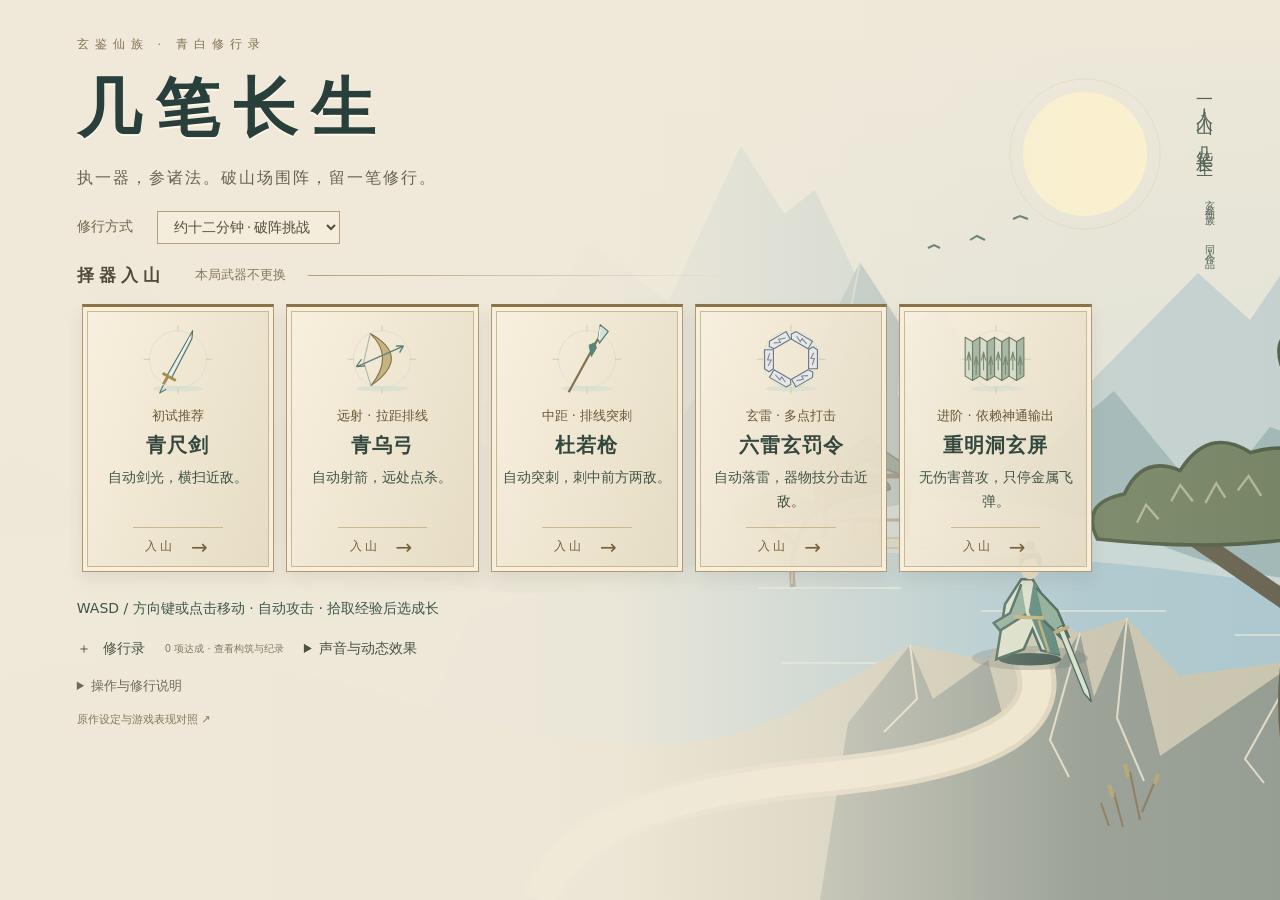
==== index.html @ 3df0cfb2 "init" ====
<!doctype html><html lang="zh-CN"><head><meta charset="utf-8"><meta name="viewport" content="width=device-width,initial-scale=1"><title>玄鉴仙族 · 几笔长生</title><style id="bootStyle">html{background:#f1ead9}body.booting> :not(#bootScreen){visibility:hidden!important}#bootScreen{position:fixed;inset:0;z-index:2147483647;display:flex;flex-direction:column;align-items:center;justify-content:center;gap:20px;background:#f1ead9;color:#304b40;text-align:center;font-family:system-ui,-apple-system,'PingFang SC',sans-serif}#bootScreen strong{font-family:serif;font-size:34px;letter-spacing:8px;font-weight:500}#bootScreen p{margin:0;font-size:14px;line-height:1.8;color:#6d725e}#bootScreen button{font:14px system-ui;padding:10px 18px;border:1px solid #988558;background:transparent;color:#304b40;cursor:pointer}#bootScreen button[hidden]{display:none}#bootScreen:before{content:'';width:34px;height:1px;background:#988558}</style><link rel="stylesheet" href="styles/style.css?v=0.13.0"><link rel="stylesheet" href="styles/game-finish.css?v=0.22.0"><link rel="stylesheet" href="styles/experience.css?v=0.22.0"></head><body class="booting">
<div id="bootScreen" role="status" aria-live="polite"><strong>几笔长生</strong><p id="bootMessage">山场将启 · 正在载入</p><button id="bootRetry" hidden>重新载入</button></div>
<script>
(function(){let finished=false;const message=document.getElementById('bootMessage'),retry=document.getElementById('bootRetry');
function fail(){if(finished)return;message.textContent='暂未进入山场，请重新载入。';retry.hidden=false;}
function onError(e){if(e instanceof ErrorEvent||e.target?.tagName==='SCRIPT'||e.target?.tagName==='LINK')fail();}
const timer=setTimeout(()=>{if(!finished){message.textContent='载入稍慢，请稍候，或重新载入。';retry.hidden=false;}},12000);
retry.onclick=()=>location.reload();addEventListener('error',onError,true);
window.XJBoot={ready(){if(finished)return;finished=true;clearTimeout(timer);removeEventListener('error',onError,true);document.body.classList.remove('booting');document.getElementById('bootScreen').remove();document.getElementById('bootStyle').remove();}};
})();
</script>
<div id="game" aria-label="玄鉴仙族火柴人幸存者战场"></div>
<header><div id="portraitSlot" aria-hidden="true"></div><h1>几笔长生 <span>玄鉴仙族 · 青白山场 · 0.22.0</span></h1><div id="bars"><div><label>气血 <b id="hpText">100 / 100</b></label><i><em id="hpBar"></em></i></div><div><label>法力 <b id="mpText">100 / 100</b></label><i><em id="mpBar"></em></i></div></div></header>
<aside id="topRight"><div id="clock">00:00 <small>第 1 波</small></div><div id="objective">约十二分钟 · 破阵而归</div><div id="stats">击杀 0 · 精英 0 · 首领 0</div><nav><button id="book">神通谱 <kbd>Tab</kbd></button><button id="pause">暂停 <kbd>P</kbd></button><button id="mute" aria-pressed="false">音效 · 开 <kbd>M</kbd></button></nav><div id="fieldEvent" aria-label="限时山场机缘" hidden></div></aside>
<div id="notice" role="status"></div><div id="bossbar" hidden><label></label><i><em></em></i></div>
<aside id="skillFeedback" aria-label="神通实时反馈" hidden></aside><footer><div id="loadout"><div id="skillChips"></div><div id="resources">武器未选 · 尚未受箓</div></div><div class="footline"><div id="actions"></div><span id="help">WASD / 方向键移动 · 点击地面移动</span></div><div id="experience"><em></em><span>1 级 · 拾取经验</span></div></footer>
<div id="overlay" class="overlay"><section id="panel"></section></div>
<script src="vendor/phaser.min.js"></script><script src="scripts/engine.js?v=0.22.0"></script><script src="scripts/run-systems.js?v=0.22.0"></script><script src="scripts/content.js?v=0.22.0"></script><script src="scripts/fruit-active.js?v=0.22.0"></script><script src="scripts/field-event.js?v=0.22.0"></script><script src="scripts/playability-ui.js?v=0.22.0"></script><script src="scripts/art.js?v=0.13.7"></script><script src="scripts/lore.js?v=0.22.0"></script><script src="scripts/feedback.js?v=0.22.0"></script><script src="scripts/expansion-art.js?v=0.13.7"></script><script src="scripts/new-lore-art.js?v=0.13.7"></script><script src="scripts/fruit-art.js?v=0.22.0"></script><script src="scripts/motion.js?v=0.13.0"></script><script src="scripts/field-art.js?v=0.14.0-playtest3"></script><script src="scripts/preferences.js?v=0.13.0"></script><script src="scripts/weapon-audio.js?v=0.13.0"></script><script src="scripts/roster-art.js?v=0.13.7"></script><script src="scripts/archive.js?v=0.22.0"></script><script src="scripts/journal-ui.js?v=0.22.0"></script><script src="scripts/danger-art.js?v=0.14.0-playtest3"></script><script src="scripts/ui-art.js?v=0.13.11"></script><script src="scripts/s-grade-art.js?v=0.13.7"></script><script src="scripts/experience-ui.js?v=0.22.0"></script><script src="scripts/clear-art.js?v=0.22.0"></script><script src="scripts/game.js?v=0.22.0"></script>
</body></html>
---- styles/style.css ----
*{box-sizing:border-box}html,body{margin:0;width:100%;height:100%;overflow:hidden;background:#f2f3ef;color:#303436;font-family:system-ui,-apple-system,'PingFang SC',sans-serif}button{font:inherit;color:inherit;cursor:pointer;background:#fafbf8;border:1px solid #d6dad4;border-radius:6px;padding:9px 13px;transition:background .14s}button:hover{background:#fff;border-color:#7d8881}button:focus-visible{outline:2px solid #3282a4;outline-offset:3px}button:disabled{opacity:.4;cursor:default}kbd{font:10px system-ui;color:#959b95;margin-left:7px}#game{position:fixed;inset:0}canvas{display:block}header{position:fixed;top:23px;left:29px;pointer-events:none}h1{margin:0 0 16px;font-size:19px;letter-spacing:4px;font-weight:600}h1 span{font-size:10px;letter-spacing:1px;display:block;margin-top:7px;color:#89918a;font-weight:400}#bars{display:flex;gap:16px;width:290px}#bars>div{width:50%}label{display:block;font-size:10px;color:#7c857e}label b{font-size:10px;font-weight:400;float:right;font-variant-numeric:tabular-nums}i{display:block;background:#dfe3dc;height:4px;margin-top:5px;font-style:normal}#bars em,#bossbar em,#experience em{display:block;height:100%;background:#596b61;width:100%;transition:width .1s}#mpBar{background:#6993a5}#hpBar{background:#596b61}#topRight{position:fixed;top:23px;right:29px;text-align:right}#clock{font-size:25px;font-variant-numeric:tabular-nums;letter-spacing:1px}small{font-size:11px;color:#7f8980;letter-spacing:0;margin-left:8px}#stats{font-size:10px;color:#939b93;margin:4px 0 15px}nav{display:flex;gap:6px}nav button{font-size:11px;padding:7px 10px;background:#f7f8f3ce}footer{position:fixed;left:29px;right:29px;bottom:22px;pointer-events:none}#loadout{font-size:11px;max-width:900px}#skillChips{display:flex;flex-wrap:wrap;gap:5px;margin-bottom:8px;max-width:650px}.chip{border-bottom:2px solid #b7bbae;background:#f4f5f1dd;padding:4px 7px}.chip.sun{border-color:#c8b671}.chip.earth{border-color:#aaa49a}#resources{color:#7b847c;font-size:10px;background:#f2f3efcc;display:inline;padding:3px 0}.footline{display:flex;justify-content:space-between;align-items:end;margin:12px 0 10px;gap:15px}#actions{display:flex;gap:6px;pointer-events:auto}#actions button{font-size:11px;padding:8px 12px;background:#f7f8f2e8}#help{font-size:10px;color:#8b958b;background:#f2f3efc9;padding:5px}#experience{position:relative;height:5px;background:#dce2d7}#experience em{background:#b3a374}#experience span{position:absolute;right:0;bottom:9px;font-size:10px;color:#8d967f}#notice{position:fixed;top:145px;left:50%;transform:translateX(-50%);font-size:12px;letter-spacing:1px;color:#616c61;pointer-events:none;background:#f4f5efdc;padding:8px 15px;border-radius:4px;max-width:70%;text-align:center;opacity:0;transition:opacity .2s}#notice.show{opacity:1}#bossbar{position:fixed;width:270px;top:25px;left:50%;transform:translateX(-50%)}#bossbar i{height:3px}#bossbar em{background:#a86556}#bossbar label{text-align:center;font-size:10px}.overlay{position:fixed;inset:0;background:#eef0e8a6;backdrop-filter:blur(5px);display:flex;align-items:center;justify-content:center;padding:30px}.overlay[hidden]{display:none}#panel{width:min(780px,100%);max-height:88vh;overflow:auto;background:#f8f9f5f5;border:1px solid #d9dfd4;border-radius:10px;padding:35px 38px;box-shadow:0 15px 65px #3444320b}.eyebrow{font-size:10px;letter-spacing:3px;color:#98a08f;text-transform:uppercase}h2{font-size:29px;font-weight:500;letter-spacing:5px;margin:12px 0 13px}p{font-size:12px;line-height:1.9;color:#828c80;margin:10px 0 20px}.cards{display:grid;grid-template-columns:repeat(3,1fr);gap:12px;margin:25px 0 20px}.cards.two{grid-template-columns:repeat(2,1fr)}.card{text-align:left;display:flex;flex-direction:column;gap:12px;min-height:208px;padding:22px 19px;background:#fdfefb;border:1px solid #d9dfd4}.card strong{font-size:20px;letter-spacing:2px;font-weight:500}.card small{margin:0;color:#a29461;font-size:10px}.card .desc{font-size:11px;color:#798276;line-height:1.85;flex:1}.card .pick{font-size:10px;letter-spacing:1px;color:#8e9985;padding-top:11px;border-top:1px solid #e7ebe2}.toolbar{display:flex;gap:8px;justify-content:space-between;align-items:center;margin-top:23px}.toolbar button{font-size:11px}.muted{font-size:10px;color:#98a18f}.primary{background:#495a4d;color:#fff;border-color:#495a4d}.primary:hover{background:#38463c;color:#fff}input{font:11px system-ui;background:transparent;border:0;border-bottom:1px solid #d7dece;color:#7c8873;padding:5px;width:125px}.bookrow{display:flex;align-items:center;gap:12px;border-top:1px solid #e0e6d8;padding:12px 0}.bookrow strong{font-size:12px;min-width:85px;font-weight:500}.bookrow span{font-size:11px;color:#7e8b78;line-height:1.6}.recipe{display:flex;flex-wrap:wrap;gap:8px;margin:15px 0}.recipe span{font-size:11px;padding:7px;border:1px solid #dce2d4;color:#9ba591}.recipe .got{background:#e8ebdf;color:#687653;border-color:#b0bc9f}.score{display:grid;grid-template-columns:repeat(4,1fr);gap:20px;margin:25px 0}.score b{display:block;font-size:24px;font-weight:400;color:#4b5d48;font-variant-numeric:tabular-nums}.score span{font-size:10px;color:#8b9781}.fineprint{font-size:10px;color:#9ca393;line-height:1.7}.link{color:#7b8b6c;font-size:11px}.figureIcon{height:60px;width:60px;display:block;margin-bottom:8px}#panel::-webkit-scrollbar{width:4px}#panel::-webkit-scrollbar-thumb{background:#bcc5b2}@media(max-width:850px){header{left:18px;top:18px}#topRight{right:18px;top:18px}#bars{width:220px;gap:10px}h1{font-size:17px}#bossbar{top:128px;width:210px}#notice{top:161px}footer{left:18px;right:18px;bottom:16px}.footline{align-items:start}#help{max-width:150px;line-height:1.8}#panel{padding:23px}.cards{gap:8px}.card{padding:16px 12px}.card strong{font-size:17px}}@media(max-width:600px){.cards{grid-template-columns:1fr}.card{min-height:100px;gap:5px}.cards.two{grid-template-columns:1fr}.overlay{padding:14px}h2{font-size:23px}h1 span{font-size:8px}nav kbd{display:none}nav button{padding:6px}#clock{font-size:21px}#bars{width:185px}#actions{flex-wrap:wrap}#help{display:none}.score{gap:10px}.score b{font-size:20px}#skillChips{max-width:350px}.chip{font-size:9px}}

/* Expanded catalog stays at the edges; no change to figure scale or battlefield. */
.itemcards .card,.giftcards .card{min-height:172px;padding:15px 13px;gap:8px}.itemcards .card strong,.giftcards .card strong{font-size:17px;letter-spacing:1px}.bookdetail{border-top:1px solid #dfe4da;padding:12px 0}.bookdetail summary{cursor:pointer;font-size:12px}.bookdetail summary strong{font-weight:500;display:inline-block;min-width:110px}.bookdetail summary span{font-size:10px;color:#8c967f}.bookdetail p{font-size:11px;margin:10px 0;line-height:1.85}.bookdetail b{font-weight:500;color:#616c5c}h3{font-size:14px;letter-spacing:3px;font-weight:500;margin:24px 0 12px}

.upgrade-detail{display:block;margin:12px 0 6px;padding-top:10px;border-top:1px solid #d8ddd4;color:#47645a;font-size:12px;line-height:1.7}

.guide-body{font-size:14px;line-height:1.85;overflow-wrap:anywhere}.guide-body h1{font-size:24px;position:static}.guide-body h2{font-size:21px;margin-top:30px}.guide-body h3{font-size:17px}.guide-body p{max-width:none}.guide-body li{margin-bottom:8px}.guide-body a{color:#526c60;text-decoration:underline}.guide-table{overflow:auto}.guide-body table{border-collapse:collapse;width:100%;font-size:13px}.guide-body th,.guide-body td{border:1px solid #d4dacf;padding:10px;text-align:left;min-width:100px;vertical-align:top}.guide-toolbar{position:sticky;top:0;background:#f7f8f3;z-index:1;padding:10px 0}.guide-toolbar h2{font-size:20px;margin:0}

.choice-build{display:grid;grid-template-columns:1fr 1fr;gap:12px 24px;padding:15px 0 18px;margin:0 0 20px;border-top:1px solid #d8ddd4;border-bottom:1px solid #d8ddd4;font-size:12px}.choice-build b{font-weight:500;color:#576456}.build-chips{display:flex;flex-wrap:wrap;gap:6px;margin-top:9px}.build-chips>span{padding:4px 8px;background:#eef1e9;color:#50614e;border:1px solid #d9e0d2;font-size:11px;line-height:1.5}.build-chips em{display:inline;font-style:normal;color:#798473;margin-left:4px}.build-chips small{color:#879080}.build-fruit{margin-top:9px}.build-fruit-title{display:flex;justify-content:space-between;gap:12px}.build-fruit-title strong{font-weight:500;color:#52684c}.choice-build p{font-size:11px;line-height:1.7;margin:5px 0;color:#77816f}.choice-build summary{cursor:pointer;font-size:11px;color:#74806e}.build-unowned{grid-column:1/-1}.choice-fruit-hint{display:block;font-size:11px;line-height:1.6;color:#617451;padding:6px 0}.choice-build details[open]>summary{margin-bottom:8px}@media(max-width:650px){.choice-build{grid-template-columns:1fr;gap:12px}}

.path-groups{display:grid;grid-template-columns:1fr 1fr;gap:26px;margin-top:24px}.path-group{min-width:0;border-top:2px solid #bcc9b5;padding-top:14px}.path-heading{display:flex;align-items:center;justify-content:space-between;gap:12px}.path-heading h3{margin:0;font-size:18px;letter-spacing:1px}.path-heading>span{font-size:12px;color:#617356;white-space:nowrap}.path-style{font-size:12px!important;color:#68785f!important;margin:9px 0!important}.path-missing{font-size:11px!important;line-height:1.7!important;margin:6px 0!important}.path-effect{margin:12px 0 16px;font-size:12px;color:#64745b}.path-effect summary{cursor:pointer}.path-effect p,.book-section-note{font-size:12px!important;line-height:1.8!important}.path-group .bookdetail summary{display:flex;align-items:center;gap:10px}.path-group .bookdetail summary:before{content:'▸';font-size:10px}.path-group .bookdetail[open] summary:before{content:'▾'}.path-group .bookdetail summary strong{min-width:0;flex:1}.path-group .bookdetail summary span{white-space:nowrap}@media(max-width:720px){.path-groups{grid-template-columns:1fr}}

.giftcards{grid-template-columns:repeat(2,minmax(0,1fr))}@media(max-width:600px){.giftcards{grid-template-columns:1fr}}

.guide-link{display:inline-block;color:#63765e;font:inherit;font-size:11px;line-height:1.5;text-decoration:none;padding:9px 13px;border:1px solid #d6dad4;border-radius:6px;background:#fafbf8}.guide-link:hover{background:#fff;border-color:#7d8881}.guide-link:focus-visible{outline:2px solid #3282a4;outline-offset:3px}

.skill-grade{display:inline-block;font-size:12px;line-height:1.5;font-weight:700;letter-spacing:.03em;padding:1px 6px;margin-right:8px;border:1px solid currentColor;vertical-align:middle;border-radius:3px;white-space:nowrap}.grade-s{color:#91722e;background:#f6f0df}.grade-a{color:#526e79;background:#edf2f3}.grade-b{color:#647363;background:#eef1eb}.card strong .skill-grade{font-size:14px}.build-chips .skill-grade{margin:0 5px 0 0;padding:0 4px}

#skillFeedback{position:fixed;right:22px;top:190px;width:265px;max-height:42vh;overflow:hidden;pointer-events:none;font-size:12px;color:#536057;z-index:3}#skillFeedback[hidden]{display:none}.dusk-readout{background:#f9f5f0ed;border-left:3px solid #ac7164;padding:11px 13px;margin-bottom:9px;line-height:1.7}.dusk-readout b{color:#92584e}.dusk-readout span,.dusk-readout small{display:block}.dusk-readout small{font-size:11px;color:#787c70}.skill-event{padding:6px 10px;margin:4px 0;background:#f7f8f1dc;border-left:2px solid #b0bba8;line-height:1.5}.skill-event b{display:block;font-size:11px;color:#596751}.skill-event span{font-size:11px}.skill-live{display:inline-flex;flex-direction:column;gap:2px}.skill-live b{font-weight:500}.skill-live small{font-size:10px;opacity:.85}#skillChips{max-height:105px;overflow-y:auto}@media(max-width:850px){#skillFeedback{right:12px;top:175px;width:205px;font-size:11px}.skill-event{display:none}#skillChips{max-height:78px}}@media(max-height:580px){#skillFeedback{top:125px;width:195px}.skill-event{display:none}}

/* Scroll the bounded skill tray without moving the character behind it. */
#skillChips{pointer-events:auto;overscroll-behavior:contain;scrollbar-width:thin}

/* 0.8 · 白描修行录：墨、石青、赭金、朱砂，谱页承载修行选择。 */
:root{--ink:#303e39;--paper:#f2f3ef;--blue:#526f77;--gold:#957b3d;--seal:#a15346;--rule:#c7cec3}
body{color:var(--ink)}h1,h2,h3,.card strong{font-family:'Songti SC','STSong','Noto Serif CJK SC',serif}h1{font-size:21px}h2{font-size:34px;letter-spacing:6px}p{font-size:14px;color:#5f6d61;line-height:1.85}.eyebrow{color:#6c7e72;letter-spacing:3px}#panel{position:relative;width:min(940px,100%);border-radius:3px;border:1px solid var(--rule);border-top:3px solid #526e63;padding:30px 36px;box-shadow:0 10px 35px #23362c10;background:#f8f9f4}#panel:after{content:'修行录';position:absolute;top:27px;right:29px;writing-mode:vertical-rl;border:1px solid var(--seal);padding:6px 4px;color:var(--seal);font:12px 'Songti SC',serif;letter-spacing:3px;pointer-events:none}.cards{gap:14px;margin:20px 0}.card{border-radius:2px;border-color:#c8d0c3;background:#fcfcf7;position:relative;border-top:2px solid #a5b4a4}.card:hover{background:#fffef8;border-color:#71856f}.card:focus-visible{outline:3px solid #526f77;outline-offset:3px}.card strong{font-size:23px}.card .desc{font-size:13px;color:#59685b;line-height:1.8}.card small{color:#7c6c45;font-size:11px}.card .pick{color:#516951;font-size:12px}.itemcards .card{min-height:224px;padding:22px 18px}.itemcards .card strong{font-size:25px}.itemcards .card:nth-child(2){border-top-color:#698991}.itemcards .card:nth-child(3){border-top-color:#a09167}.choice-build{padding:12px 0;margin-bottom:12px}.choice-build p{color:#596b59}.choice-build .build-unowned{margin-top:-4px}.upgrade-detail{font-size:13px;color:#405e55}.choice-fruit-hint{color:#536d59}.synergy-hint{font-size:12px;line-height:1.7;color:#496d77;padding:7px 9px;background:#edf2ef;border-left:2px solid #6c9297}.mode-picker{display:flex;align-items:center;gap:10px;flex-wrap:wrap;padding:12px 0;border-block:1px solid var(--rule)}.mode-picker label,.manual-picker{font-size:13px;color:#506354}.mode-picker span{font-size:12px;color:#677565}select{font:13px system-ui;color:#344d42;border:1px solid #aebaad;border-radius:2px;background:#fafbf5;padding:8px;margin-left:8px;max-width:100%}select:focus-visible{outline:2px solid #526f77;outline-offset:2px}.manual-picker{display:flex;align-items:center;flex-wrap:wrap;gap:8px}#objective{font-size:12px;color:#526d62;margin:6px 0}#stats{color:#61715f}#help{font-size:11px}#resources{font-size:11px;color:#5e705d}.skill-live small{font-size:11px}.chip{border-radius:2px}.skill-grade{font-family:system-ui,sans-serif}.toolbar{flex-wrap:wrap;gap:12px}.muted,.fineprint{color:#687864;font-size:11px}#skillFeedback{top:214px}.bookrow span,.bookdetail p{font-size:13px;color:#59695e}#bossbar{top:30px}
@media(max-width:850px){#panel{padding:24px}.itemcards .card{padding:16px 12px}#bossbar{top:145px}#notice{top:175px}#panel:after{right:20px;top:22px}.card .desc{font-size:12px}.mode-picker span{flex-basis:100%}#skillFeedback{top:205px}.choice-build{gap:12px}}
@media(max-width:600px){#panel{padding:20px 16px}.itemcards .card{min-height:150px}.cards{gap:10px}h2{font-size:28px;padding-right:30px}header{top:12px;left:12px}#topRight{top:12px;right:12px}h1{font-size:16px;letter-spacing:2px}#bars{width:145px;gap:8px}#objective{font-size:10px;max-width:175px}#clock{font-size:18px}#clock small{display:block;font-size:10px}nav{gap:3px}nav button{font-size:10px;padding:5px}#panel:after{font-size:10px;right:15px}.mode-picker select{margin-left:0;display:block;margin-top:6px}.skill-live small{font-size:10px}#actions button{font-size:10px;padding:7px}.manual-picker select{margin-left:0;width:100%}}
@media(prefers-reduced-motion:reduce){*,*:before,*:after{transition:none!important;scroll-behavior:auto!important}.overlay{backdrop-filter:none}}

/* 0.8.2 · 谱页展开与参悟落印。 */
@keyframes page-arrive{from{opacity:0;transform:translateY(7px)}to{opacity:1;transform:translateY(0)}}
@keyframes seal-land{from{opacity:0;transform:rotate(-9deg) scale(1.35)}to{opacity:1;transform:rotate(-9deg) scale(1)}}
#panel .cards>.card{animation:page-arrive .22s ease-out backwards;transition:background .15s,border-color .15s,transform .15s}
#panel .cards>.card:nth-child(2){animation-delay:35ms}#panel .cards>.card:nth-child(3){animation-delay:70ms}#panel .cards>.card:nth-child(4){animation-delay:100ms}
@media(hover:hover){#panel .cards>.card:hover{transform:translateY(-3px);border-color:#677f70}#panel .cards>.card:hover .skill-grade{background:#f3ead2}}
#panel .cards>.card:active{transform:translateY(0)}#panel.choice-committing{pointer-events:none}#panel .cards>.card.card-chosen{border-color:#a15346;background:#f6f4e9}
.choice-seal{position:absolute;right:14px;bottom:15px;writing-mode:vertical-rl;padding:5px 3px;border:2px solid #a15346;color:#a15346;background:#faf9eff2;letter-spacing:3px;font:15px 'Songti SC',serif;transform:rotate(-9deg);animation:seal-land .13s ease-out both;pointer-events:none}
.chip.just-learned{background:#f3ecd8;border-color:#aa8b48;box-shadow:inset 0 0 0 1px #b49960;color:#63522f}.chip.just-learned b:after{content:' · 新悟';font-size:10px;color:#997444}
@media(prefers-reduced-motion:reduce){#panel .cards>.card,.choice-seal{animation:none!important;transform:none!important}#panel .cards>.card:hover{transform:none!important}}

/* 0.8.3 · 气血危险只强调读数，不闪屏。 */
.low-health #hpText{color:#a14f40;font-weight:600}.low-health #bars>div:first-child{border-left:2px solid #a45f50;padding-left:7px}.low-health #hpBar{background:#a45f50!important}

/* 三重成长提示不改变 S/A/B 评级。 */
.mastery-preview{display:block;color:#907638;font-size:12px;line-height:1.7;border-left:2px solid #b39c5c;padding:5px 8px;background:#f4f0e1}#bossbar label{color:#925f50;font-size:12px;letter-spacing:1px}#bossbar i{height:5px;background:#e1d7ce}#bossbar em{background:#9b6957}

/* The journal uses the existing paper and ink vocabulary. */
.next-goal{font-size:13px;color:#526c62;border-left:2px solid #9da985;padding:5px 12px;margin:15px 0}.journal{margin:20px 0 12px;border-block:1px solid #c7cec3;padding:14px 0}.journal>summary{cursor:pointer;display:flex;justify-content:space-between;gap:12px;align-items:center;font:18px 'Songti SC',serif;color:#425c4e}.journal>summary:before{content:'＋';font:14px system-ui}.journal[open]>summary:before{content:'−'}.journal>summary span{flex:1}.journal>summary small{font:11px system-ui;color:#6c7b69}.journal-marks{display:flex;flex-wrap:wrap;gap:7px;margin:16px 0}.journal-marks span{font-size:12px;border:1px solid #d4d9cd;color:#7c8475;padding:6px 9px}.journal-marks .earned{color:#826c37;background:#f0eddb;border-color:#b8aa7d}.journal-table{overflow-x:auto}.journal-table table{width:100%;border-collapse:collapse;font-size:12px;text-align:left}.journal-table th{font-weight:500;color:#77826e}.journal-table td,.journal-table th{padding:10px 5px;border-bottom:1px solid #dce1d4}.journal-tools{display:flex;gap:8px;flex-wrap:wrap;margin-top:13px}.journal-tools button{font-size:11px;padding:7px 10px}.journal-tools span{flex-basis:100%;font-size:11px;color:#788470}.debrief{margin-top:20px}.debrief>small{font-size:11px;color:#70806c}.achievement-note{border:1px solid #b6a472;background:#f0ecd9;color:#796437;padding:12px 15px;font-size:14px}.record-note{display:inline-block;color:#667747;font-size:12px;margin:12px 0}.death-note{padding:13px 16px;border-left:3px solid #a77a63;background:#f0eee5}.death-note b{font-size:14px;font-weight:500;color:#825d49}.death-note span{display:block;font-size:11px;color:#877b6b;margin-top:5px}.death-note p{font-size:12px;margin:8px 0 0}.journal input[hidden]{display:none}#panel .score{border-block:1px solid #d4dbcd;padding:16px 0;margin:20px 0}.mode-picker{background:#f0f2e9;padding:12px}#panel:after{content:'修行';font-size:11px}.skill-live small{color:#657464}
@media(max-width:600px){.journal>summary{flex-wrap:wrap}.journal>summary small{flex-basis:100%;margin-left:24px}.journal-table table{font-size:11px}.achievement-note{font-size:12px}.death-note{padding:10px 12px}.next-goal{font-size:12px}.score{grid-template-columns:repeat(2,1fr)}}

/* Reflection stays optional so upgrades remain quick. */
.choice-build-details{margin:12px 0;border-block:1px solid #d2dacb;padding:10px 0}.choice-build-details>summary,.casting-summary>summary,.preferences>summary{cursor:pointer;font-size:13px;color:#5b705d}.choice-build-details .choice-build{margin-bottom:8px}.casting-summary{margin:12px 0}.casting-summary p{font-size:12px}.preferences{margin:14px 0;padding:12px 0;border-block:1px solid #d4dbcf}.preferences label{display:flex;align-items:center;gap:9px;margin:12px 0;font-size:13px}.preferences input[type=checkbox]{width:16px;height:16px;accent-color:#627b66}.preferences input[type=range]{width:min(190px,45vw);accent-color:#627b66}.preferences small{display:block;font-size:11px;color:#75836f;margin:7px 0}.preferences output{font-size:12px;min-width:36px}.run-history{margin-top:20px}.run-history h3{font-size:15px;font-weight:500}.run-history>details{padding:11px 0;border-bottom:1px solid #d8dfd1}.run-history>details>summary{cursor:pointer;display:flex;justify-content:space-between;gap:10px;flex-wrap:wrap;font-size:12px;color:#5f715b}.run-history p{font-size:12px}.run-history button{margin-top:10px;font-size:12px}.record-note+.record-note{margin-left:12px}

.reduce-effects #panel .cards>.card,.reduce-effects .choice-seal{animation:none!important;transform:none!important}.reduce-effects #panel .cards>.card:hover{transform:none!important}
---- styles/game-finish.css ----
/* 青白为底，墨青立形，旧金点睛。Presentation only; game controls remain in style.css. */
:root{--jade:#234b47;--paper:#f0ede3;--ink:#294f43;--gold:#b0a071;--line:#b9b8a5}
button{border-radius:2px}button:focus-visible{outline:2px solid var(--gold);outline-offset:3px}button:active{transform:translateY(1px)}
/* Battle HUD: dark value reserved for characters and readable information. */
header{top:18px;left:20px;min-width:284px;padding:11px 15px 12px 66px;background:#234541f5;border:1px solid #98ac92;box-shadow:inset 0 0 0 4px #234b46,inset 0 0 0 5px #75917a;pointer-events:none}
#portraitSlot{position:absolute;left:12px;top:12px;width:42px;height:52px}.cultivator-portrait{display:block;width:100%;height:100%}
h1{font:600 18px 'Songti SC','STSong',serif;letter-spacing:4px;color:#ede6c9;margin-bottom:8px}h1 span{font:9px system-ui;color:#c0d3c8;letter-spacing:1px}
#bars{width:210px;gap:12px}#bars label{font-size:11px;color:#d7e6d9}#bars label b{font-size:11px;color:#f0edd5}#bars i{height:7px;background:#142e2b;border:1px solid #7d9b86;padding:1px}#mpBar{background:#79b4ba}
#topRight{right:20px;top:18px;padding:10px 13px;background:#234541f5;border:1px solid #98ac92;box-shadow:inset 0 0 0 3px #234b46,inset 0 0 0 4px #6c8773}
#clock{color:#f0e6c9;font-size:24px}#clock small{color:#d0dfd2}#objective{color:#cabe95}#stats{color:#cfddd0;font-size:11px;margin-bottom:10px}
nav button{font-size:12px;color:#e0e5cf;background:#315b51;border-color:#708971}nav button:hover{background:#436c60;color:#fff}nav kbd{color:#aebfa5}
footer{left:20px;right:20px;bottom:15px}#resources{padding:5px 8px;background:#f0ebdef2;color:#31594b;font-size:11px;border-left:2px solid #938252}
#actions button{background:#264f47f2;color:#eae7cd;font-size:12px;border:1px solid #a59866;padding:10px 15px}#actions button:hover{background:#3e6c5c}
#help{color:#415e50;background:#f2eee3f0}#experience{height:7px;background:#899e83;border:1px solid #6c856d;padding:1px}#experience em{background:#d3c08a}#experience span{color:#375747;background:#f2eee3;padding:3px 7px}
.chip{color:#edf4e5;background:#274e46f5;border:1px solid #9aa779;border-bottom:2px solid #c4af70;padding:7px 9px}.chip small,.chip .cooldown,.chip span{color:#d8e6d6}#skillChips .chip{font-size:12px;position:relative;min-height:52px;padding:8px 12px 8px 47px;border:1px solid #a5b09c;border-bottom:2px solid #829584;background:#29483ff5;box-shadow:inset 0 0 0 2px #ffffff08}
#skillChips .skill-live.rank-s{border-color:#b6a16a;border-bottom-color:#d2b878;background:#303f3ff5}
#skillChips .skill-emblem{position:absolute;left:7px;top:7px;width:31px;height:34px;border-right:1px solid #a9ba9b42;color:#c5d2b7}
#skillChips .skill-emblem .dao-art{position:static;display:block;width:28px;height:28px;color:inherit;opacity:1}
#skillChips .rank-s .skill-emblem{color:#dcc38b}
#skillChips .skill-emblem i{position:absolute;left:-2px;bottom:-5px;font:600 9px Georgia,serif;color:#ebe0b9;background:#32463e;padding:0 2px}
#skillChips .skill-live b{font-family:'Songti SC','STSong',serif;font-size:13px;font-weight:600;letter-spacing:.5px}
#skillChips .skill-live small{font-size:11px;line-height:1.4;opacity:1;color:#d7dfd0}
#skillChips .just-learned{outline:1px solid #d7c48e;outline-offset:-4px}
#skillChips .chip em,#skillChips .chip b{color:#e1e9c7}
#notice{top:150px;background:#264e46ee;color:#ede5c8;border:1px solid #baa572;box-shadow:0 5px 18px #1c3a3026}#bossbar{top:25px;padding:10px 13px;background:#e8e8d6ef;border:1px solid #ac7e5e}#bossbar label{color:#884e3e}#bossbar i{height:7px}#skillFeedback{background:#f1ece0f2;border-color:#a5b496;color:#345a4b}
/* Scrolls and talisman cards: one shared set for choice, pause and journal. */
.overlay{padding:24px;background:#183b346b;backdrop-filter:blur(5px)}#panel{width:min(980px,100%);max-height:calc(100dvh - 48px);padding:30px 34px;border-radius:2px;border:1px solid #91ab9c;border-top:4px solid var(--jade);background:var(--paper);box-shadow:inset 0 0 0 5px #e0ddcf,0 18px 70px #112f3659;scrollbar-color:#899f83 #dce1ce}
#panel:before,#panel:after{display:none}#panel h2{font:600 32px 'Songti SC','STSong',serif;letter-spacing:4px;color:#254b40}#panel p{color:#466257}#panel .eyebrow{color:#75643f;letter-spacing:3px}
#panel .card{position:relative;padding:22px 20px;border:1px solid #9bb5a5;border-top:3px solid #6c8d71;border-radius:2px;background:#f8f4e9;box-shadow:inset 0 0 0 3px #ebe5d7;overflow:hidden;gap:12px;transition:background .15s,border-color .15s,transform .15s}
#panel .card:hover{background:#fcfae9;border-color:#8d7d49;transform:translateY(-3px)}#panel .card strong{font:600 24px 'Songti SC','STSong',serif;letter-spacing:2px;color:#244d44}#panel .card small{color:#73663f;font-size:11px}#panel .card .desc{font-size:13px;color:#3e5a4e;line-height:1.85}#panel .card .pick{border-color:#cbd1b9;color:#6d6039;font-size:11px}
#panel .primary{background:#28564a;color:#efe8cb;border-color:#8c845b}#panel .primary:hover{background:#3b6c5a}.dao-art{position:absolute;right:16px;top:14px;width:44px;height:44px;color:#427b6a;opacity:.7}#panel .card:has(.dao-art)>small{padding-right:45px;min-height:26px}.skill-grade{font-family:system-ui!important}
.choice-build-details{padding:10px 12px;background:#e6e1d4;border:1px solid #b1c7b5}.preferences,.journal{border-color:#bdc8ad}.preferences>summary,.journal>summary{color:#476047}#panel .preferences small,.journal small{color:#5d745e}.score b{color:#315b4b}select{background:#f0f4eb!important;border-color:#a9b897!important;color:#365442!important}.upgrade-detail{color:#365a46!important}.equipment-art{display:block;width:100%;height:100px}
/* Mountain gate: title-only presentation. Existing entry actions are retained. */
.at-title>header,.at-title>#topRight,.at-title>footer{visibility:hidden}
.at-title .overlay{padding:0;background:#e9e2d1;backdrop-filter:none;align-items:stretch}
.at-title #panel{position:relative;width:100%;max-width:none;max-height:100dvh;min-height:100dvh;padding:0;border:0;border-radius:0;background:#eee7d7;box-shadow:none;isolation:isolate;overflow-y:auto}
.title-scene{position:fixed;inset:0;min-height:100%;overflow:hidden;z-index:-1;pointer-events:none;background:#eee7d7}
.mountain-frontispiece{display:block;position:absolute;width:100%;height:100%;object-fit:cover;object-position:center;inset:0}
.scene-caption{position:absolute;right:5%;top:10%;display:flex;flex-direction:row-reverse;gap:18px;color:#56655a;writing-mode:vertical-rl;letter-spacing:5px}.scene-caption span{font-size:10px}.scene-caption b{font:500 17px 'Songti SC',serif;letter-spacing:5px}
.title-content{position:relative;padding:5vh 6vw 20px;max-width:1100px;min-height:100dvh;box-sizing:border-box}
.at-title #panel .eyebrow{font:12px 'Songti SC',serif;letter-spacing:6px;color:#817151}.at-title #panel h2{font-size:clamp(48px,5.3vw,76px);letter-spacing:14px;color:#283f3c;margin:18px 0 12px;text-shadow:0 2px #fff7e8;font-weight:600}.at-title #panel .title-intro{max-width:470px;font:13px/2 'Songti SC',serif;letter-spacing:2px;color:#666553;margin:0 0 20px}
.at-title .mode-picker{display:inline-block;padding:6px 0;margin:0 0 15px;border:0;background:none}.mode-picker label{display:flex;align-items:center;gap:16px;font-size:12px;color:#72654d}.at-title .mode-picker select{font:12px 'Songti SC',serif;padding:7px 12px;background:#f5eddb!important;color:#544e3e!important;border:1px solid #b3a17e!important;border-radius:0}
.armory-heading{display:flex;align-items:center;gap:22px;margin:18px 0 10px;max-width:660px}.armory-heading>span{font:600 17px 'Songti SC',serif;letter-spacing:5px;color:#4f493b}.armory-heading small{font-size:10px;color:#87795d}.armory-heading:after{content:'';height:1px;flex:1;background:linear-gradient(90deg,#b2a17d,transparent)}
.at-title .itemcards{max-height:none;overflow-x:auto;overflow-y:hidden;scrollbar-width:thin;scroll-snap-type:x proximity;display:flex;flex-direction:row;flex-wrap:nowrap;gap:12px;margin:0;padding:7px 5px 14px;max-width:850px}
.at-title #panel .itemcards .card{flex:0 0 148px;scroll-snap-align:start;display:flex;flex-direction:column;align-items:center;gap:4px;min-height:216px;padding:10px 9px 12px;border:1px solid #af9b71;border-top:3px solid #897448;background:linear-gradient(110deg,#f9f1dfeF,#e5dbc3ed);box-shadow:inset 0 0 0 4px #f7eedb,inset 0 0 0 5px #c9b993,0 8px 15px #4b453317;border-radius:0;text-align:center;overflow:visible}
.at-title #panel .itemcards .card:hover,.at-title #panel .itemcards .card:focus-visible{background:#fff5dc;border-color:#756030;transform:translateY(-5px);box-shadow:inset 0 0 0 4px #fcf3dc,inset 0 0 0 5px #a9915c,0 12px 22px #4b453329;outline:1px solid #b29a63;outline-offset:3px}
.itemcards .equipment-art{position:static;flex:none;width:88px;height:82px;margin:0}.weapon-copy{display:flex;flex-direction:column;align-items:center;gap:8px;flex:1}.at-title #panel .itemcards strong{font:600 19px 'Songti SC',serif;letter-spacing:1px;color:#35483f}.at-title #panel .itemcards small{font-size:10px;color:#87704a}.at-title #panel .itemcards .desc{font:10px/1.8 'Songti SC',serif;color:#6f6956;max-width:160px}.at-title #panel .itemcards .pick{border:0;border-top:1px solid #cbb890;margin-top:8px;padding:7px 12px 0;color:#76603a;display:flex;align-items:center;gap:16px;font-size:12px;letter-spacing:3px}.pick b{font-size:20px;font-weight:400}
.at-title #panel .next-goal{font-size:11px;border:0;margin:15px 0 18px;padding:0;color:#756c56}.title-records{display:flex;gap:20px;flex-wrap:wrap;max-width:700px}.title-records .journal,.title-records .preferences{margin:0;padding:0;border:0;flex:none;min-width:0}.title-records .journal>summary,.title-records .preferences>summary{font:13px 'Songti SC',serif;color:#4a5344;padding:9px 0}.title-records .journal>summary small{font-size:10px;color:#7f7b62}.title-records details[open]{flex-basis:100%;padding:14px;background:#f5eddff5;border:1px solid #bcac89}.title-help{font-size:11px;color:#6c6c56;max-width:700px;margin:4px 0}.title-help[open]{padding:14px;background:#f5eddff5;border:1px solid #bcac89}.title-help summary{cursor:pointer;padding:6px 0}.title-help label{display:flex;gap:8px;align-items:center}.title-help input{max-width:130px}.at-title #panel .fineprint{margin:7px 0;font-size:10px}.at-title .fineprint a{border:0;background:none;padding:0;color:#83765c;box-shadow:none}
@media(max-width:1000px){header{min-width:0;padding-left:76px}#bars{width:190px}#portraitSlot{width:49px;height:59px}#bossbar{top:137px}#notice{top:172px}.title-content{padding:5vh 5vw 24px}.at-title #panel .itemcards .card{flex-basis:140px}.scene-caption{right:3%;font-size:12px}}
@media(max-width:680px){.overlay{padding:12px}#panel{max-height:calc(100dvh - 24px);padding:24px 18px}header{left:8px;top:8px;padding:10px;max-width:47%;min-width:0}#portraitSlot{display:none}h1{font-size:16px;letter-spacing:2px}h1 span{font-size:8px}#bars{width:100%;gap:8px}#bars label,#bars label b{font-size:9px}#topRight{right:8px;top:8px;max-width:48%;padding:10px}#clock{font-size:20px}#clock small{font-size:8px}#stats{font-size:9px}nav{gap:3px}nav button{padding:6px 5px;font-size:10px}nav kbd{display:none}footer{left:9px;right:9px}#help{display:none}#actions{flex-wrap:wrap;gap:5px}#actions button{padding:8px;font-size:10px}#panel .card{padding:17px}#panel .card strong{font-size:22px}#panel .card .desc{font-size:12px}#bossbar{top:135px}#notice{top:180px;max-width:85%}.at-title #panel{padding:0;max-height:100dvh}.title-content{padding:35px 20px 20px}.at-title #panel h2{font-size:48px;letter-spacing:8px}.scene-caption{display:none}.at-title #panel .title-intro{font-size:11px;max-width:300px}.at-title .itemcards{gap:9px}.at-title #panel .itemcards .card{flex:0 0 138px;min-height:210px;padding:9px 7px}.itemcards .equipment-art{width:80px;height:86px}.at-title #panel .itemcards strong{font-size:20px;letter-spacing:1px}.at-title #panel .itemcards small{font-size:9px}.at-title #panel .itemcards .desc{font-size:9px}.at-title #panel .itemcards .pick{font-size:10px;gap:4px}.title-records{gap:10px}.title-records .journal>summary small{display:none}}
@media(prefers-reduced-motion:reduce){button,#panel .card{transition:none!important;transform:none!important}}.reduce-effects button,.reduce-effects #panel .card{transition:none!important;transform:none!important}

/* 0.14: build decisions use the existing paper-and-ink treatment. */
.fit-note{display:block;font:12px/1.65 system-ui;padding:8px 9px;border-left:2px solid #99815b;background:#f1ebdd;color:#685633}
.fit-good{border-color:#6a897a;background:#e8eee7;color:#3e6555}
.mana-context{margin:10px 0;font-size:12px;color:#50645c}
.primary-picker{margin-top:16px}.primary-help{font-size:12px;margin:8px 0 18px;color:#5d6b61}
.event-pause{padding:10px 14px;border:1px solid #c8bea2;background:#f1eedf}.event-pause p{font-size:12px;margin:0 0 8px}
#fieldEvent{max-width:270px;margin-top:10px;padding-top:9px;border-top:1px solid #a59d78;text-align:right;color:#ece7cc;line-height:1.5}
#fieldEvent[hidden]{display:none}#fieldEvent b,#fieldEvent span,#fieldEvent small{display:block}#fieldEvent b{font-size:12px;font-weight:500}#fieldEvent span{font-size:11px}#fieldEvent small{font-size:10px;opacity:.85}
.run-tactics{font-size:12px;color:#506354}
@media(max-width:600px){#fieldEvent{max-width:175px}#fieldEvent b{font-size:11px}#fieldEvent small{font-size:9px}}
body.has-field-event #skillFeedback{top:330px;max-height:calc(100vh - 490px)}
#fieldEvent small{color:#e7dfc8;opacity:1}

/* 0.19.0: compact, high-contrast HUD grades, separate from mastery ranks. */
#skillChips .skill-live{padding-left:12px}
#skillChips .skill-grade{font:700 11px/1.4 system-ui!important;padding:0 4px;margin-right:6px;background:transparent;border:0;border-right:1px solid #789487;border-radius:0;letter-spacing:0}
#skillChips .skill-grade.grade-s{color:#f1cf7f}
#skillChips .skill-grade.grade-a{color:#b9dce7}
#skillChips .skill-grade.grade-b{color:#d5e2ca}

#actions #fruitAction{border-color:#bfa35d;color:#f2dd9f;min-width:180px}#actions #fruitAction.action-ready{background:#6c592d;color:#fff2c6;border-color:#ebcd80;box-shadow:inset 0 -3px #c5a250}
---- styles/experience.css ----
/* Playtest polish: existing paper palette, legible decision hierarchy. */
#panel .decision-card{display:flex;flex-direction:column;align-items:stretch;gap:10px;cursor:default;overflow:visible;padding:20px;min-width:0;animation:none}
#panel .decision-card:hover{transform:none;background:#f8f4e9;border-color:#6d8978}
#panel .decision-card strong{font-size:24px;letter-spacing:1px;padding-right:26px}
#panel .decision-card small{font-size:13px;line-height:1.6;padding-right:40px}
#panel .decision-card p{margin:0;font-size:15px;line-height:1.6}
#panel .decision-card .decision-purpose{color:#24473d;min-height:48px}
.decision-cost{font-size:13px;line-height:1.6;color:#4d563e;font-weight:600}
.decision-condition{font-size:13px;line-height:1.6;color:#526254}
#panel .decision-card .decision-gain{color:#295e51;font-size:14px;border-left:3px solid #63866b;padding:7px 10px;background:#e7eddf}
.decision-relation{font-size:13px;line-height:1.6;color:#365e54}
.decision-details{margin-top:auto;border-top:1px solid #cecbb6;padding-top:9px;font-size:13px}
.decision-details summary{cursor:pointer;padding:4px 0;color:#59654f}
#panel .decision-details p{font-size:13px;line-height:1.75;margin:8px 0}
.choose-card{width:100%;font-size:15px;background:#2f594b;color:#fff4d6;border-color:#55705b;padding:11px;min-height:44px}
.choose-card:hover{background:#436d58;color:#fff}.choose-card:disabled{cursor:wait}
.route-strip{background:#e5e9da;border-left:3px solid #6b856d;padding:9px 13px;margin:12px 0;display:grid;gap:7px}
.route-strip div{display:flex;gap:14px;flex-wrap:wrap;align-items:baseline}.route-strip b{font-size:14px;color:#2c5343}.route-strip span{font-size:13px;color:#485d50}
#panel .choice-lead{margin:8px 0 12px;font-size:15px}.choice-support{font-size:14px;padding-top:8px}.choice-support p{font-size:13px!important}
.casting-row{display:flex;gap:20px;justify-content:space-between;padding:9px 0;border-bottom:1px solid #d5d5c4;font-size:14px;line-height:1.6}.casting-row b{font-weight:500}.casting-row span{color:#476955}.casting-status{margin:15px 0}
#panel>.toolbar{margin:14px 0}.manual-settings,.casting-status{padding:10px 0}.manual-settings summary,.casting-status summary{font-size:14px;cursor:pointer}
.primary-help{font-size:14px!important;line-height:1.7!important}.primary-picker{font-size:15px}.primary-picker select{font-size:15px;max-width:100%}
#panel .book-purpose{display:block;white-space:normal;color:#526854;font:13px/1.65 system-ui;margin-top:5px}
.bookdetail summary{padding:11px 0}.bookdetail summary strong{font-size:16px}.bookdetail p,.path-missing,.path-effect p{font-size:14px!important}.book-section-note{font-size:14px!important}.path-group{min-width:0}
#panel .fit-note{font-size:13px;line-height:1.65}
/* Front door: readable equipment cards instead of miniature descriptions. */
.at-title #panel .title-intro{font-size:16px;line-height:1.8;margin-bottom:12px}.title-content{padding-top:4vh;max-width:1180px}
.at-title #panel h2{font-size:clamp(44px,5vw,66px);margin:12px 0}.at-title .mode-picker{margin-bottom:5px}.at-title .mode-picker label,.at-title .mode-picker select{font-size:14px}
.armory-heading{margin-top:9px}.armory-heading small{font-size:13px}
.at-title .itemcards{display:grid;grid-template-columns:repeat(5,minmax(0,1fr));max-width:1020px;overflow:visible;gap:12px}
.at-title #panel .itemcards .card{min-height:222px;padding:12px 10px;min-width:0;gap:5px}
.at-title #panel .itemcards small{font:13px/1.5 system-ui;color:#695634}.at-title #panel .itemcards .desc{font:14px/1.7 system-ui;color:#405447;max-width:none}.at-title #panel .itemcards strong{font-size:20px}.weapon-copy{gap:7px}
.at-title #panel .entry-help{font:14px/1.8 system-ui;color:#3d5648;margin:10px 0}.at-title #panel .fineprint,.title-help,.title-help summary{font-size:13px}.title-records .journal>summary,.title-records .preferences>summary{font-size:14px}
/* Battle: one line of relevant guidance, one compact row of live skills. */
header{min-width:0;padding:10px 13px 10px 62px}h1{font-size:17px}h1 span{font-size:11px}#bars{width:218px}#bars label,#bars label b{font-size:13px}#topRight{max-width:300px}#clock small{font-size:12px}#objective{font-size:13px}#stats{font-size:12px;margin-bottom:7px}nav button{font-size:13px}
#skillChips{display:flex;gap:7px;flex-wrap:nowrap;overflow-x:auto;overflow-y:hidden;max-width:min(850px,100%);max-height:none;padding:3px 0}
#skillChips .chip{flex:0 0 auto;min-height:48px;padding:7px 10px;text-align:left;border-bottom:2px solid #9a9a69;box-shadow:none;font-size:13px;background:#29483feb}
#skillChips .skill-live b{font:600 14px/1.4 'Songti SC',serif}#skillChips .skill-live small{font-size:12px;max-width:215px;white-space:nowrap}
#resources{display:inline-block;font-size:13px;padding:4px 8px;line-height:1.4}#actions{display:flex;gap:6px;flex-wrap:wrap}#actions button{font-size:13px;padding:8px 11px;min-height:40px}
.footline{align-items:center;gap:9px;flex-wrap:wrap}#help{display:block;font-size:14px;line-height:1.6;padding:5px 8px;max-width:440px;text-align:left}#experience span{font-size:12px}
#skillFeedback,body.has-field-event #skillFeedback{top:280px;width:240px;max-height:180px;right:20px}.dusk-readout{font-size:13px}.dusk-readout small{font-size:12px}
#fieldEvent{max-width:270px}#fieldEvent b,#fieldEvent span,#fieldEvent small{font-size:12px}#notice{font-size:14px;max-width:480px;line-height:1.6;top:166px;padding:9px 14px}
.debrief .run-tactics,.debrief .casting-summary{display:none}.debrief small{font-size:13px}.death-note p{font-size:15px!important}.score span{font-size:13px}.run-story{font-size:15px!important}
@media(max-width:1000px){.at-title .itemcards{grid-template-columns:repeat(3,minmax(0,1fr));max-width:760px}.at-title #panel .itemcards .card{min-height:205px}#panel .cards:not(.giftcards){gap:10px}#panel .decision-card{padding:16px}#bossbar{top:160px}}
@media(max-width:680px){.at-title .itemcards{grid-template-columns:repeat(2,minmax(0,1fr));gap:10px}.at-title #panel .itemcards .card{min-height:220px}.title-content{padding:22px 18px}.at-title #panel .itemcards .desc{font-size:14px}.at-title #panel .itemcards small{font-size:13px}.at-title #panel .title-intro{font-size:15px}.at-title .scene-caption{display:none}.cards:not(.itemcards),.giftcards{grid-template-columns:1fr!important}#panel .decision-card{padding:18px}#panel .decision-card .decision-purpose{min-height:0}#panel .decision-card strong{font-size:24px}#panel h2{font-size:28px;padding-right:0}.route-strip div{gap:3px;flex-direction:column}header{left:8px;top:8px;max-width:47%;padding:9px}h1{font-size:16px}h1 span{display:none}#bars{width:100%;gap:9px}#bars label,#bars label b{font-size:12px}#topRight{right:8px;top:8px;padding:9px;max-width:49%}#clock{font-size:22px}#clock small{display:none}#objective,#stats{font-size:12px}nav button{font-size:12px;padding:7px 5px}nav kbd{display:none}footer{bottom:12px;left:9px;right:9px}#skillChips .skill-live small{max-width:180px}#actions button{font-size:12px;min-height:40px;padding:8px}#help{font-size:13px;max-width:100%;margin:0}#resources{font-size:12px}#skillFeedback,body.has-field-event #skillFeedback{right:9px;top:276px;width:190px}#fieldEvent b,#fieldEvent span,#fieldEvent small{font-size:12px}#notice{top:175px;max-width:85%;font-size:13px}#bossbar{top:146px}.bookdetail summary{flex-wrap:wrap}.path-groups{grid-template-columns:1fr}.casting-row{gap:12px;font-size:13px}}
@media(prefers-reduced-motion:reduce){.decision-card,.choose-card{animation:none!important;transition:none!important;transform:none!important}}.reduce-effects .decision-card,.reduce-effects .choose-card{animation:none!important;transition:none!important;transform:none!important}

/* Six gifts remain comparable without squeezing their text. */
@media(min-width:1001px){#panel .giftcards{grid-template-columns:repeat(3,minmax(0,1fr))}#panel .giftcards .decision-card{padding:16px;gap:8px}#panel .giftcards .decision-purpose{min-height:0}.giftcards .decision-details{margin-top:auto}}

@media(max-width:680px){#bars>div{flex:1;min-width:0;width:auto}#bars label b{float:none;display:block;white-space:nowrap;line-height:1.5}#bars i{margin-top:3px}}

/* Mountain encounters keep a single objective and a static, readable progress track. */
.encounter-track{height:5px;background:#233f36;margin:5px 0;border:1px solid #a8b39b}.encounter-track i{height:100%;margin:0;background:#d7c185}.event-pause small{display:block;margin:8px 0;font-size:13px}.continuation-note{font-size:14px;line-height:1.7}#actions .action-ready{border-color:#dec784;box-shadow:inset 0 -3px #bda15b}#actions .action-active{border-color:#b78370;box-shadow:inset 0 -3px #b78370}
body.has-field-event #skillFeedback{top:355px}
@media(max-width:680px){body.has-field-event #skillFeedback{top:355px;width:176px}#fieldEvent{max-width:175px}#fieldEvent .encounter-track{margin:4px 0}}

@media(max-width:680px){body.has-field-event #notice{left:8px;transform:none;max-width:172px;top:160px;padding:8px;box-sizing:border-box}body.has-field-event #skillFeedback{right:8px;width:160px}body.has-field-event #bossbar{top:270px}}

/* Core loop: purpose before grade, compact pause-only guidance. */
.decision-rating{font-size:12px;line-height:1.6;color:#66746a;display:block}.decision-rating .skill-grade{font-size:11px;padding:1px 4px;vertical-align:baseline}
.loop-context,.loop-review{border-left:2px solid #a99b6d;padding:8px 14px;margin:14px 0;background:#e8ecdf55}.loop-context p,.loop-review p{margin:6px 0;line-height:1.7}.loop-context small{font-size:12px;color:#627166;line-height:1.7}
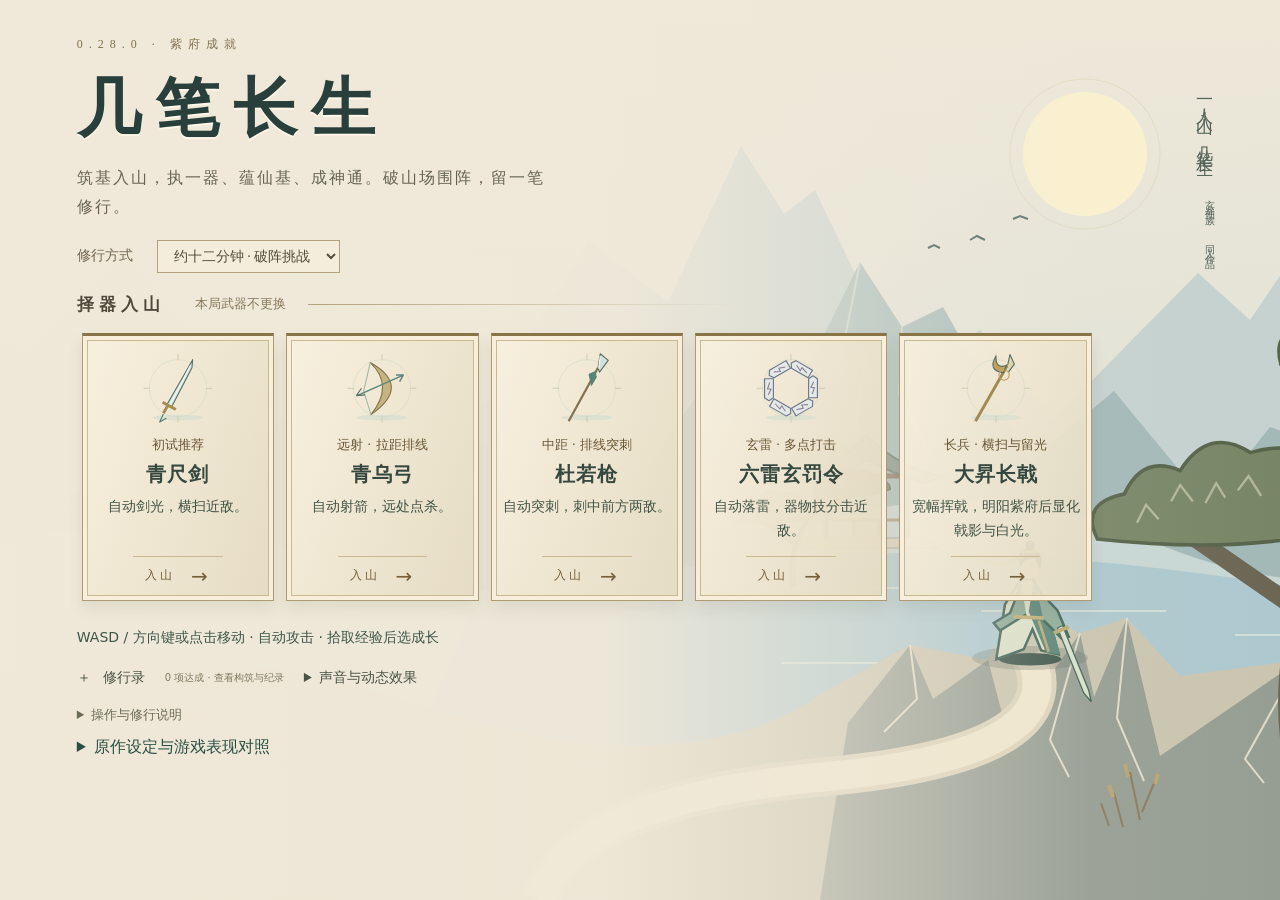
==== commit 6789b9af: "0.28.0" ====
--- a/index.html
+++ b/index.html
@@ -1,4 +1,4 @@
-<!doctype html><html lang="zh-CN"><head><meta charset="utf-8"><meta name="viewport" content="width=device-width,initial-scale=1"><title>玄鉴仙族 · 几笔长生</title><style id="bootStyle">html{background:#f1ead9}body.booting> :not(#bootScreen){visibility:hidden!important}#bootScreen{position:fixed;inset:0;z-index:2147483647;display:flex;flex-direction:column;align-items:center;justify-content:center;gap:20px;background:#f1ead9;color:#304b40;text-align:center;font-family:system-ui,-apple-system,'PingFang SC',sans-serif}#bootScreen strong{font-family:serif;font-size:34px;letter-spacing:8px;font-weight:500}#bootScreen p{margin:0;font-size:14px;line-height:1.8;color:#6d725e}#bootScreen button{font:14px system-ui;padding:10px 18px;border:1px solid #988558;background:transparent;color:#304b40;cursor:pointer}#bootScreen button[hidden]{display:none}#bootScreen:before{content:'';width:34px;height:1px;background:#988558}</style><link rel="stylesheet" href="styles/style.css?v=0.13.0"><link rel="stylesheet" href="styles/game-finish.css?v=0.22.0"><link rel="stylesheet" href="styles/experience.css?v=0.22.0"></head><body class="booting">
+<!doctype html><html lang="zh-CN"><head><meta charset="utf-8"><meta name="viewport" content="width=device-width,initial-scale=1"><title>玄鉴仙族 · 几笔长生</title><style id="bootStyle">html{background:#f1ead9}body.booting> :not(#bootScreen){visibility:hidden!important}#bootScreen{position:fixed;inset:0;z-index:2147483647;display:flex;flex-direction:column;align-items:center;justify-content:center;gap:20px;background:#f1ead9;color:#304b40;text-align:center;font-family:system-ui,-apple-system,'PingFang SC',sans-serif}#bootScreen strong{font-family:serif;font-size:34px;letter-spacing:8px;font-weight:500}#bootScreen p{margin:0;font-size:14px;line-height:1.8;color:#6d725e}#bootScreen button{font:14px system-ui;padding:10px 18px;border:1px solid #988558;background:transparent;color:#304b40;cursor:pointer}#bootScreen button[hidden]{display:none}#bootScreen:before{content:'';width:34px;height:1px;background:#988558}</style><link rel="stylesheet" href="styles/style.css?v=0.28.0"><link rel="stylesheet" href="styles/game-finish.css?v=0.28.0"><link rel="stylesheet" href="styles/experience.css?v=0.28.0"></head><body class="booting">
 <div id="bootScreen" role="status" aria-live="polite"><strong>几笔长生</strong><p id="bootMessage">山场将启 · 正在载入</p><button id="bootRetry" hidden>重新载入</button></div>
 <script>
 (function(){let finished=false;const message=document.getElementById('bootMessage'),retry=document.getElementById('bootRetry');
@@ -10,10 +10,10 @@
 })();
 </script>
 <div id="game" aria-label="玄鉴仙族火柴人幸存者战场"></div>
-<header><div id="portraitSlot" aria-hidden="true"></div><h1>几笔长生 <span>玄鉴仙族 · 青白山场 · 0.22.0</span></h1><div id="bars"><div><label>气血 <b id="hpText">100 / 100</b></label><i><em id="hpBar"></em></i></div><div><label>法力 <b id="mpText">100 / 100</b></label><i><em id="mpBar"></em></i></div></div></header>
+<header><div id="portraitSlot" aria-hidden="true"></div><h1>几笔长生 <span>玄鉴仙族 · 青白山场 · 0.28.0</span></h1><div id="bars"><div><label>气血 <b id="hpText">100 / 100</b></label><i><em id="hpBar"></em></i></div><div><label>法力 <b id="mpText">100 / 100</b></label><i><em id="mpBar"></em></i></div></div></header>
 <aside id="topRight"><div id="clock">00:00 <small>第 1 波</small></div><div id="objective">约十二分钟 · 破阵而归</div><div id="stats">击杀 0 · 精英 0 · 首领 0</div><nav><button id="book">神通谱 <kbd>Tab</kbd></button><button id="pause">暂停 <kbd>P</kbd></button><button id="mute" aria-pressed="false">音效 · 开 <kbd>M</kbd></button></nav><div id="fieldEvent" aria-label="限时山场机缘" hidden></div></aside>
 <div id="notice" role="status"></div><div id="bossbar" hidden><label></label><i><em></em></i></div>
 <aside id="skillFeedback" aria-label="神通实时反馈" hidden></aside><footer><div id="loadout"><div id="skillChips"></div><div id="resources">武器未选 · 尚未受箓</div></div><div class="footline"><div id="actions"></div><span id="help">WASD / 方向键移动 · 点击地面移动</span></div><div id="experience"><em></em><span>1 级 · 拾取经验</span></div></footer>
 <div id="overlay" class="overlay"><section id="panel"></section></div>
-<script src="vendor/phaser.min.js"></script><script src="scripts/engine.js?v=0.22.0"></script><script src="scripts/run-systems.js?v=0.22.0"></script><script src="scripts/content.js?v=0.22.0"></script><script src="scripts/fruit-active.js?v=0.22.0"></script><script src="scripts/field-event.js?v=0.22.0"></script><script src="scripts/playability-ui.js?v=0.22.0"></script><script src="scripts/art.js?v=0.13.7"></script><script src="scripts/lore.js?v=0.22.0"></script><script src="scripts/feedback.js?v=0.22.0"></script><script src="scripts/expansion-art.js?v=0.13.7"></script><script src="scripts/new-lore-art.js?v=0.13.7"></script><script src="scripts/fruit-art.js?v=0.22.0"></script><script src="scripts/motion.js?v=0.13.0"></script><script src="scripts/field-art.js?v=0.14.0-playtest3"></script><script src="scripts/preferences.js?v=0.13.0"></script><script src="scripts/weapon-audio.js?v=0.13.0"></script><script src="scripts/roster-art.js?v=0.13.7"></script><script src="scripts/archive.js?v=0.22.0"></script><script src="scripts/journal-ui.js?v=0.22.0"></script><script src="scripts/danger-art.js?v=0.14.0-playtest3"></script><script src="scripts/ui-art.js?v=0.13.11"></script><script src="scripts/s-grade-art.js?v=0.13.7"></script><script src="scripts/experience-ui.js?v=0.22.0"></script><script src="scripts/clear-art.js?v=0.22.0"></script><script src="scripts/game.js?v=0.22.0"></script>
+<script src="vendor/phaser.min.js"></script><script src="scripts/engine.js?v=0.28.0"></script><script src="scripts/run-systems.js?v=0.28.0"></script><script src="scripts/content.js?v=0.28.0"></script><script src="scripts/fruit-active.js?v=0.28.0"></script><script src="scripts/medicine.js?v=0.28.0"></script><script src="scripts/cultivation.js?v=0.28.0"></script><script src="scripts/dasheng.js?v=0.28.0"></script><script src="scripts/medicine-art.js?v=0.28.0"></script><script src="scripts/field-event.js?v=0.28.0"></script><script src="scripts/playability-ui.js?v=0.28.0"></script><script src="scripts/art.js?v=0.28.0"></script><script src="scripts/lore.js?v=0.28.0"></script><script src="scripts/feedback.js?v=0.28.0"></script><script src="scripts/expansion-art.js?v=0.28.0"></script><script src="scripts/new-lore-art.js?v=0.28.0"></script><script src="scripts/fruit-art.js?v=0.28.0"></script><script src="scripts/motion.js?v=0.28.0"></script><script src="scripts/field-art.js?v=0.28.0"></script><script src="scripts/preferences.js?v=0.28.0"></script><script src="scripts/weapon-audio.js?v=0.28.0"></script><script src="scripts/roster-art.js?v=0.28.0"></script><script src="scripts/archive.js?v=0.28.0"></script><script src="scripts/journal-ui.js?v=0.28.0"></script><script src="scripts/danger-art.js?v=0.28.0"></script><script src="scripts/ui-art.js?v=0.28.0"></script><script src="scripts/s-grade-art.js?v=0.28.0"></script><script src="scripts/experience-ui.js?v=0.28.0"></script><script src="scripts/clear-art.js?v=0.28.0"></script><script src="scripts/guide.js?v=0.28.0"></script><script src="scripts/game.js?v=0.28.0"></script>
 </body></html>
--- a/styles/experience.css
+++ b/styles/experience.css
@@ -60,3 +60,36 @@
 /* Core loop: purpose before grade, compact pause-only guidance. */
 .decision-rating{font-size:12px;line-height:1.6;color:#66746a;display:block}.decision-rating .skill-grade{font-size:11px;padding:1px 4px;vertical-align:baseline}
 .loop-context,.loop-review{border-left:2px solid #a99b6d;padding:8px 14px;margin:14px 0;background:#e8ecdf55}.loop-context p,.loop-review p{margin:6px 0;line-height:1.7}.loop-context small{font-size:12px;color:#627166;line-height:1.7}
+
+/* Opening foundations: compare present effects and future uses at a glance. */
+#panel .opening-path .cards{grid-template-columns:repeat(auto-fit,minmax(185px,1fr));align-items:start}
+#panel .foundation-card{padding:15px;gap:7px}
+#panel .foundation-card strong{font-size:22px}
+#panel .foundation-card .decision-purpose{min-height:0;font-size:13px}
+#panel .foundation-card .foundation-future{font-size:14px;line-height:1.6;color:#365e54}
+.foundation-future span{display:block;font-size:12px;color:#727962;margin-bottom:3px}
+#panel .foundation-card .decision-details{padding-top:5px}
+#panel .foundation-card .choose-card{padding:8px}
+
+/* 0.26.1: one visible tradition, five aligned foundations. */
+.dao-tabs{display:flex;gap:12px;margin:18px 0 0}.dao-tabs button{flex:1;text-align:left;padding:12px 16px;font-size:19px;border-radius:0}.dao-tabs button[aria-selected="true"]{background:#2f594b;color:#fff4d6;border-color:#2f594b}.dao-tabs small{display:block;margin:4px 0 0;font-size:12px;color:inherit;opacity:.8}
+#panel:has(.dao-tabs){width:min(1160px,100%)}#panel .opening-path{padding-top:0;border-top:0}#panel .opening-path h3{margin:16px 0 10px}#panel .opening-path .cards{grid-template-columns:repeat(5,minmax(0,1fr));align-items:stretch;margin:10px 0}#panel .foundation-card{height:100%}#panel .foundation-card .decision-details{margin-top:auto}#panel .foundation-card .choose-card{margin-top:0}#panel .foundation-card .foundation-future{min-height:88px}
+@media(max-width:1000px){#panel .opening-path .cards{grid-template-columns:repeat(3,minmax(0,1fr))}}@media(max-width:680px){#panel .opening-path .cards{grid-template-columns:1fr!important}.dao-tabs{position:sticky;top:0;z-index:2;background:#f2efe3;padding:5px 0}.dao-tabs button{font-size:17px;padding:10px}.dao-tabs small{font-size:11px}#panel .foundation-card .foundation-future{min-height:0}}
+
+/* 0.27: growth decisions first, diagnostics folded below. */
+.growth-status{display:flex;justify-content:space-between;gap:12px;flex-wrap:wrap;font-size:13px;margin-top:14px}.growth-status span{color:#6b755e}.growth-five{display:flex;gap:6px;flex-wrap:wrap;margin:10px 0 16px}.growth-five>span{display:flex;gap:7px;align-items:center;padding:5px 9px;border:1px solid #c7cdbb;font-size:12px}.growth-five i{margin:0;height:auto;background:none;color:#8b9059;font-size:10px;letter-spacing:2px}
+#panel.growth-panel{width:min(1040px,100%);padding:24px 30px}#panel.growth-panel h2{font-size:28px;margin:10px 0}#panel.growth-panel .choice-lead{font-size:13px;margin:0 0 8px}#panel.growth-panel>.cards{margin:14px 0;align-items:stretch}#panel.growth-panel .decision-card{padding:16px;gap:9px;min-height:0}#panel.growth-panel .decision-card strong{font-size:23px}#panel.growth-panel .decision-card p{font-size:13px;min-height:0}#panel.growth-panel .decision-card .decision-cost,#panel.growth-panel .decision-relation{display:none}#panel.growth-panel .decision-details{margin-top:auto}#panel.growth-panel .toolbar{margin-top:12px}#panel.growth-panel .choice-support{border-top:1px solid #c7cdbb;margin-top:16px;padding-top:12px;font-size:13px}#panel.growth-panel .foundation-future span{display:inline;margin-right:6px}#panel.growth-panel .foundation-future{padding-top:6px}
+@media(max-width:680px){#panel.growth-panel{padding:18px}.growth-five>span{font-size:11px;padding:4px 6px}.growth-status{font-size:12px}}
+
+#panel.growth-panel .manifesting-card .decision-cost{display:block}
+/* 0.28: compact rest screen, full-screen realm celebrations. */
+#panel.pause-panel{width:min(850px,100%);padding:26px 30px}.pause-heading{display:flex;justify-content:space-between;align-items:center;gap:16px}.pause-heading h2{font-size:30px;margin:8px 0 12px;letter-spacing:4px}.pause-heading button{white-space:nowrap}.pause-meta{font-size:12px;color:#6c755e;margin:6px 0 18px}.pause-casting{border-block:1px solid #c9cdbb;padding:12px 0;margin-bottom:12px}.pause-casting h3{margin:0 0 12px;font-size:14px;letter-spacing:2px}.pause-selects{display:grid;grid-template-columns:1fr 1fr;gap:18px}.pause-selects .manual-picker{display:flex;flex-direction:column;align-items:stretch;gap:6px;font-size:13px}.pause-selects select{margin:0;width:100%}.pause-selects .primary-help{display:none}.pause-switches{display:flex;gap:10px;align-items:center;flex-wrap:wrap;margin:12px 0}.pause-switches span{font-size:12px}.pause-casting details,.pause-options details{font-size:13px}.pause-casting details p{font-size:13px;margin:10px 0}.pause-options{display:grid;grid-template-columns:1fr 1fr;gap:0 20px}.pause-options>details{padding:12px 0;border-bottom:1px solid #c9cdbb;margin:0}.pause-options>details[open]{grid-column:1/-1}.pause-options .preferences{border-top:0}.pause-panel .growth-status{margin-top:10px}.pause-panel .growth-five{margin-bottom:9px}
+#overlay.realm-overlay{background:rgba(10,29,29,.96);backdrop-filter:blur(10px);padding:0;z-index:1000;overflow:auto}
+#panel.realm-panel{--realm-gold:#d8bd79;--realm-pale:#f4e9c8;position:relative;width:100%;max-width:none;height:100%;max-height:none;min-height:540px;display:grid;place-items:center;overflow:hidden;padding:36px 20px;background:transparent;border:0;box-shadow:none;color:var(--realm-pale);border-radius:0;text-align:center}
+#panel.realm-panel[data-realm-dao="lushui"]{--realm-gold:#94c7bb;--realm-pale:#e0f1e8}#panel.realm-panel:after{content:'';position:absolute;inset:26px;writing-mode:initial;border:1px solid var(--realm-gold);opacity:.22;padding:0;pointer-events:none}
+.realm-art{position:absolute;width:min(78vh,690px);height:min(78vh,690px);left:50%;top:45%;transform:translate(-50%,-50%);pointer-events:none;color:var(--realm-gold);opacity:.52;animation:realm-unfold 1.8s cubic-bezier(.15,.65,.2,1) both}.realm-art svg{width:100%;height:100%;overflow:visible;fill:none;stroke:currentColor;stroke-width:1}.realm-orbit{opacity:.32}.orbit-1{stroke-dasharray:3 12}.orbit-2{stroke-width:2;opacity:.4}.orbit-3{stroke-dasharray:80 18;stroke-width:2}.realm-rays{opacity:.35}.realm-link{opacity:.3}.realm-content{position:relative;z-index:1;display:flex;flex-direction:column;align-items:center;max-width:800px;animation:realm-words 1.1s ease-out both}.realm-kicker{font:12px system-ui;letter-spacing:9px;color:var(--realm-gold);margin-bottom:24px}#panel.realm-panel h2{font:500 clamp(52px,7.5vw,96px)/1.35 'Songti SC','STSong',serif;letter-spacing:.18em;padding-left:.18em;color:var(--realm-pale);margin:0;text-shadow:0 0 30px #d8bd791f}.realm-caption{font:15px 'Songti SC',serif;letter-spacing:5px;color:var(--realm-gold);margin:18px 0 34px}.realm-earned{font-size:20px;border-block:1px solid #b6b08355;padding:13px 28px;letter-spacing:3px}.realm-earned span{font-size:13px;color:var(--realm-gold);margin-left:12px}.realm-progress{font-size:13px;line-height:1.9;color:#b8c7b5;margin:16px 0 32px}.realm-content #realmContinue{background:var(--realm-gold);color:#203b35;border:1px solid var(--realm-gold);border-radius:0;min-width:210px;padding:13px 25px;font-size:15px;letter-spacing:2px}.realm-content #realmContinue span{font-size:11px;margin-left:20px;letter-spacing:0}.realm-content small{margin:12px 0 0;color:#93a399;font-size:11px}.realm-panel[data-realm-tier="2"] .realm-art{opacity:.68}.realm-panel[data-realm-tier="3"] .realm-art{opacity:.85;width:min(88vh,790px);height:min(88vh,790px)}.realm-panel[data-realm-tier="3"] .realm-kicker{letter-spacing:12px}
+@keyframes realm-unfold{from{opacity:0;transform:translate(-50%,-50%) scale(.55) rotate(-18deg)}to{transform:translate(-50%,-50%) scale(1) rotate(0)}}@keyframes realm-words{from{opacity:0;transform:translateY(14px)}to{opacity:1;transform:translateY(0)}}
+@media(max-width:680px){#panel.pause-panel{padding:20px}.pause-heading h2{font-size:26px}.pause-heading button{font-size:13px;padding:10px}.pause-selects{gap:12px}.pause-options{grid-template-columns:1fr}.realm-caption{font-size:13px;letter-spacing:3px}.realm-earned{font-size:18px}.realm-art{width:115vw;height:115vw}#panel.realm-panel:after{inset:14px}#panel.realm-panel{min-height:520px}.realm-panel[data-realm-tier="3"] .realm-art{width:130vw;height:130vw}}
+@media(prefers-reduced-motion:reduce){.realm-art,.realm-content{animation:none!important}}.reduce-effects .realm-art,.reduce-effects .realm-content{animation:none!important}
+.realm-panel .realm-caption,.realm-panel .realm-progress{color:#b9c9bb}
+.pause-selects{align-items:end}
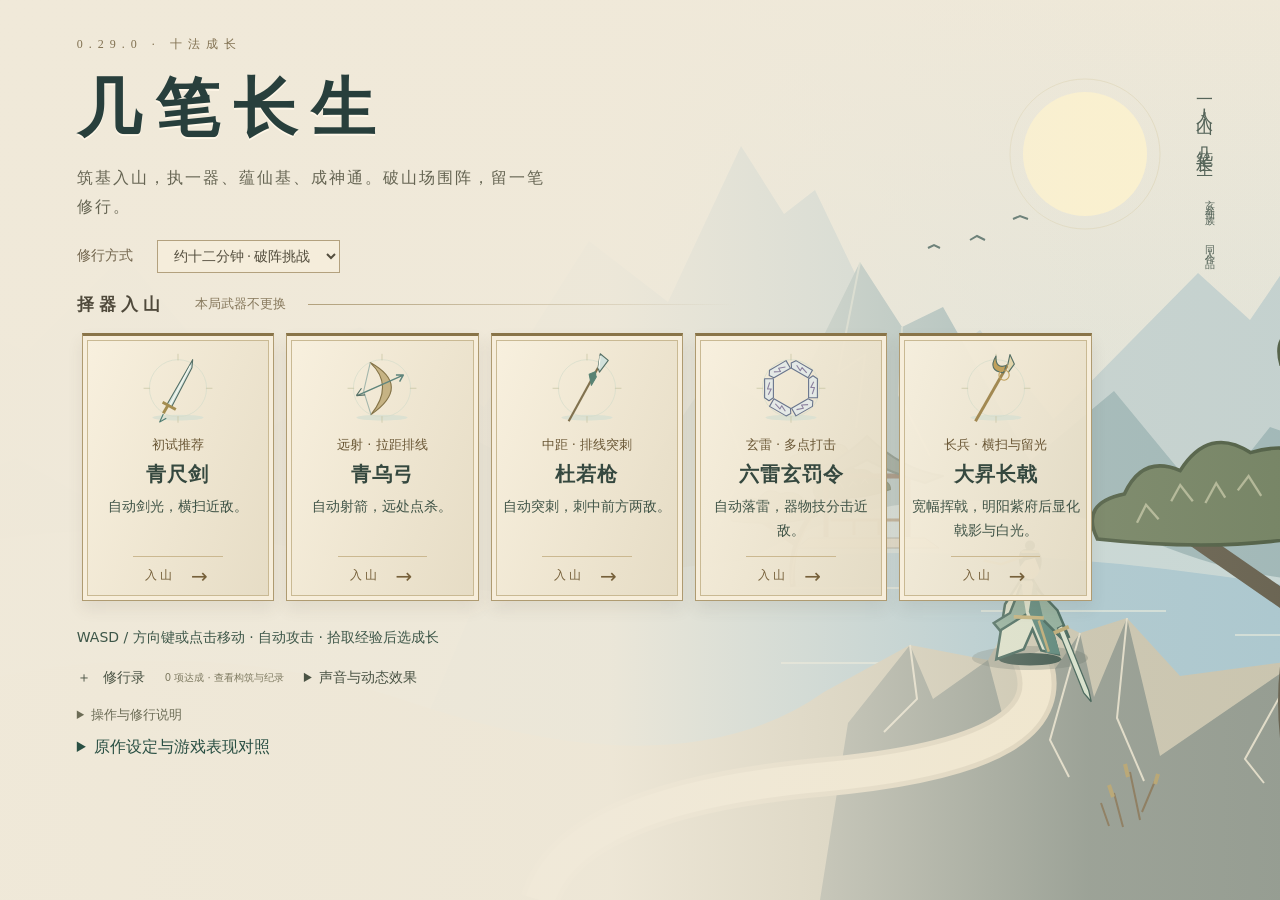
==== commit 9f6d5c0b: "Refactor code structure for improved readability and maintainability" ====
--- a/index.html
+++ b/index.html
@@ -1,4 +1,4 @@
-<!doctype html><html lang="zh-CN"><head><meta charset="utf-8"><meta name="viewport" content="width=device-width,initial-scale=1"><title>玄鉴仙族 · 几笔长生</title><style id="bootStyle">html{background:#f1ead9}body.booting> :not(#bootScreen){visibility:hidden!important}#bootScreen{position:fixed;inset:0;z-index:2147483647;display:flex;flex-direction:column;align-items:center;justify-content:center;gap:20px;background:#f1ead9;color:#304b40;text-align:center;font-family:system-ui,-apple-system,'PingFang SC',sans-serif}#bootScreen strong{font-family:serif;font-size:34px;letter-spacing:8px;font-weight:500}#bootScreen p{margin:0;font-size:14px;line-height:1.8;color:#6d725e}#bootScreen button{font:14px system-ui;padding:10px 18px;border:1px solid #988558;background:transparent;color:#304b40;cursor:pointer}#bootScreen button[hidden]{display:none}#bootScreen:before{content:'';width:34px;height:1px;background:#988558}</style><link rel="stylesheet" href="styles/style.css?v=0.28.0"><link rel="stylesheet" href="styles/game-finish.css?v=0.28.0"><link rel="stylesheet" href="styles/experience.css?v=0.28.0"></head><body class="booting">
+<!doctype html><html lang="zh-CN"><head><meta charset="utf-8"><meta name="viewport" content="width=device-width,initial-scale=1"><title>玄鉴仙族 · 几笔长生</title><style id="bootStyle">html{background:#f1ead9}body.booting> :not(#bootScreen){visibility:hidden!important}#bootScreen{position:fixed;inset:0;z-index:2147483647;display:flex;flex-direction:column;align-items:center;justify-content:center;gap:20px;background:#f1ead9;color:#304b40;text-align:center;font-family:system-ui,-apple-system,'PingFang SC',sans-serif}#bootScreen strong{font-family:serif;font-size:34px;letter-spacing:8px;font-weight:500}#bootScreen p{margin:0;font-size:14px;line-height:1.8;color:#6d725e}#bootScreen button{font:14px system-ui;padding:10px 18px;border:1px solid #988558;background:transparent;color:#304b40;cursor:pointer}#bootScreen button[hidden]{display:none}#bootScreen:before{content:'';width:34px;height:1px;background:#988558}</style><link rel="stylesheet" href="styles/style.css?v=0.29.0"><link rel="stylesheet" href="styles/game-finish.css?v=0.29.0"><link rel="stylesheet" href="styles/experience.css?v=0.29.0"></head><body class="booting">
 <div id="bootScreen" role="status" aria-live="polite"><strong>几笔长生</strong><p id="bootMessage">山场将启 · 正在载入</p><button id="bootRetry" hidden>重新载入</button></div>
 <script>
 (function(){let finished=false;const message=document.getElementById('bootMessage'),retry=document.getElementById('bootRetry');
@@ -10,10 +10,10 @@
 })();
 </script>
 <div id="game" aria-label="玄鉴仙族火柴人幸存者战场"></div>
-<header><div id="portraitSlot" aria-hidden="true"></div><h1>几笔长生 <span>玄鉴仙族 · 青白山场 · 0.28.0</span></h1><div id="bars"><div><label>气血 <b id="hpText">100 / 100</b></label><i><em id="hpBar"></em></i></div><div><label>法力 <b id="mpText">100 / 100</b></label><i><em id="mpBar"></em></i></div></div></header>
+<header><div id="portraitSlot" aria-hidden="true"></div><h1>几笔长生 <span>玄鉴仙族 · 青白山场 · 0.29.0</span></h1><div id="bars"><div><label>气血 <b id="hpText">100 / 100</b></label><i><em id="hpBar"></em></i></div><div><label>法力 <b id="mpText">100 / 100</b></label><i><em id="mpBar"></em></i></div></div></header>
 <aside id="topRight"><div id="clock">00:00 <small>第 1 波</small></div><div id="objective">约十二分钟 · 破阵而归</div><div id="stats">击杀 0 · 精英 0 · 首领 0</div><nav><button id="book">神通谱 <kbd>Tab</kbd></button><button id="pause">暂停 <kbd>P</kbd></button><button id="mute" aria-pressed="false">音效 · 开 <kbd>M</kbd></button></nav><div id="fieldEvent" aria-label="限时山场机缘" hidden></div></aside>
 <div id="notice" role="status"></div><div id="bossbar" hidden><label></label><i><em></em></i></div>
 <aside id="skillFeedback" aria-label="神通实时反馈" hidden></aside><footer><div id="loadout"><div id="skillChips"></div><div id="resources">武器未选 · 尚未受箓</div></div><div class="footline"><div id="actions"></div><span id="help">WASD / 方向键移动 · 点击地面移动</span></div><div id="experience"><em></em><span>1 级 · 拾取经验</span></div></footer>
 <div id="overlay" class="overlay"><section id="panel"></section></div>
-<script src="vendor/phaser.min.js"></script><script src="scripts/engine.js?v=0.28.0"></script><script src="scripts/run-systems.js?v=0.28.0"></script><script src="scripts/content.js?v=0.28.0"></script><script src="scripts/fruit-active.js?v=0.28.0"></script><script src="scripts/medicine.js?v=0.28.0"></script><script src="scripts/cultivation.js?v=0.28.0"></script><script src="scripts/dasheng.js?v=0.28.0"></script><script src="scripts/medicine-art.js?v=0.28.0"></script><script src="scripts/field-event.js?v=0.28.0"></script><script src="scripts/playability-ui.js?v=0.28.0"></script><script src="scripts/art.js?v=0.28.0"></script><script src="scripts/lore.js?v=0.28.0"></script><script src="scripts/feedback.js?v=0.28.0"></script><script src="scripts/expansion-art.js?v=0.28.0"></script><script src="scripts/new-lore-art.js?v=0.28.0"></script><script src="scripts/fruit-art.js?v=0.28.0"></script><script src="scripts/motion.js?v=0.28.0"></script><script src="scripts/field-art.js?v=0.28.0"></script><script src="scripts/preferences.js?v=0.28.0"></script><script src="scripts/weapon-audio.js?v=0.28.0"></script><script src="scripts/roster-art.js?v=0.28.0"></script><script src="scripts/archive.js?v=0.28.0"></script><script src="scripts/journal-ui.js?v=0.28.0"></script><script src="scripts/danger-art.js?v=0.28.0"></script><script src="scripts/ui-art.js?v=0.28.0"></script><script src="scripts/s-grade-art.js?v=0.28.0"></script><script src="scripts/experience-ui.js?v=0.28.0"></script><script src="scripts/clear-art.js?v=0.28.0"></script><script src="scripts/guide.js?v=0.28.0"></script><script src="scripts/game.js?v=0.28.0"></script>
+<script src="vendor/phaser.min.js"></script><script src="scripts/engine.js?v=0.29.0"></script><script src="scripts/run-systems.js?v=0.29.0"></script><script src="scripts/content.js?v=0.29.0"></script><script src="scripts/fruit-active.js?v=0.29.0"></script><script src="scripts/medicine.js?v=0.29.0"></script><script src="scripts/cultivation.js?v=0.29.0"></script><script src="scripts/dasheng.js?v=0.29.0"></script><script src="scripts/medicine-art.js?v=0.29.0"></script><script src="scripts/field-event.js?v=0.29.0"></script><script src="scripts/playability-ui.js?v=0.29.0"></script><script src="scripts/art.js?v=0.29.0"></script><script src="scripts/lore.js?v=0.29.0"></script><script src="scripts/feedback.js?v=0.29.0"></script><script src="scripts/expansion-art.js?v=0.29.0"></script><script src="scripts/new-lore-art.js?v=0.29.0"></script><script src="scripts/fruit-art.js?v=0.29.0"></script><script src="scripts/motion.js?v=0.29.0"></script><script src="scripts/field-art.js?v=0.29.0"></script><script src="scripts/preferences.js?v=0.29.0"></script><script src="scripts/weapon-audio.js?v=0.29.0"></script><script src="scripts/roster-art.js?v=0.29.0"></script><script src="scripts/archive.js?v=0.29.0"></script><script src="scripts/journal-ui.js?v=0.29.0"></script><script src="scripts/danger-art.js?v=0.29.0"></script><script src="scripts/ui-art.js?v=0.29.0"></script><script src="scripts/s-grade-art.js?v=0.29.0"></script><script src="scripts/experience-ui.js?v=0.29.0"></script><script src="scripts/clear-art.js?v=0.29.0"></script><script src="scripts/guide.js?v=0.29.0"></script><script src="scripts/game.js?v=0.29.0"></script>
 </body></html>
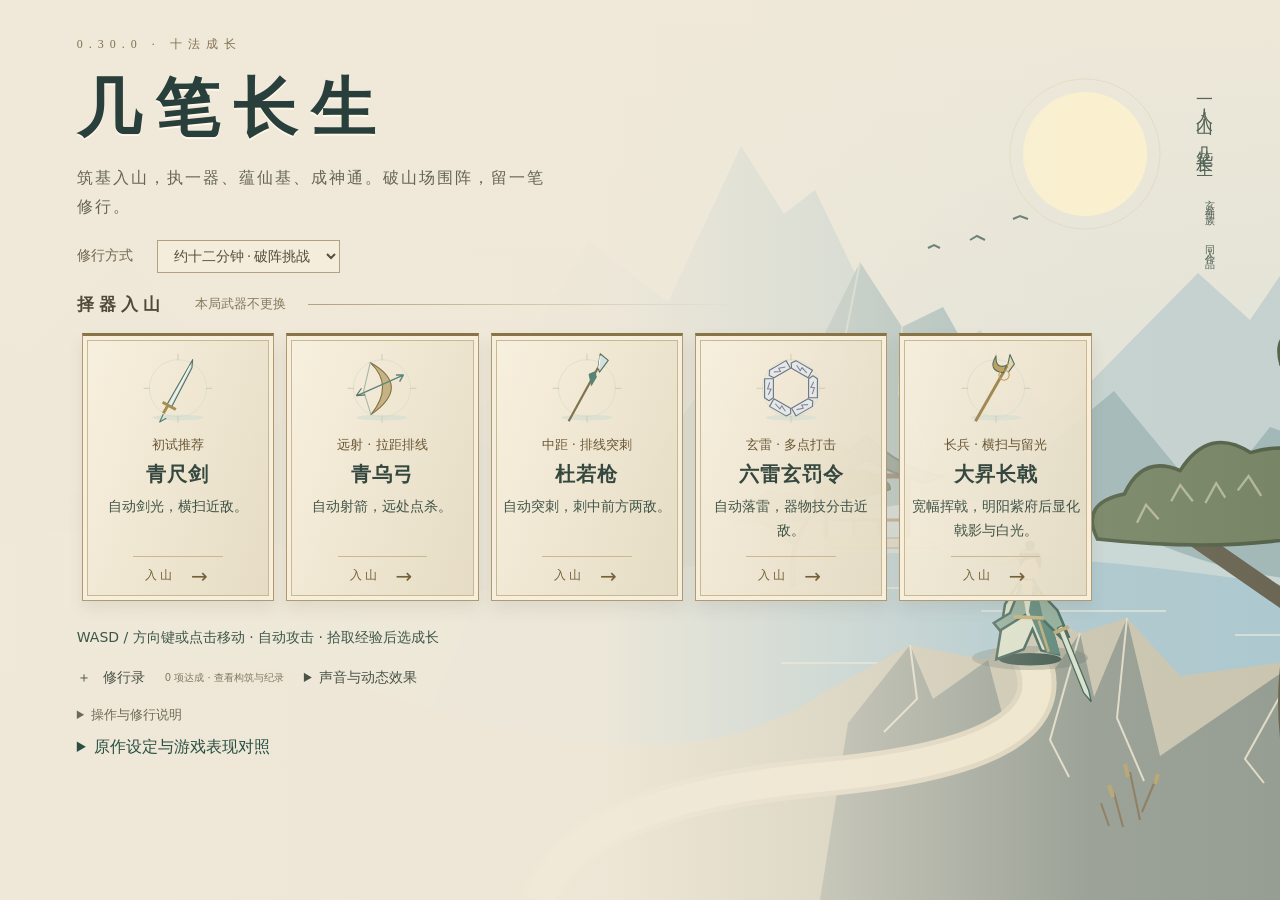
==== commit febb7ea6: "Refactor code structure for improved readability and maintainability" ====
--- a/index.html
+++ b/index.html
@@ -1,4 +1,4 @@
-<!doctype html><html lang="zh-CN"><head><meta charset="utf-8"><meta name="viewport" content="width=device-width,initial-scale=1"><title>玄鉴仙族 · 几笔长生</title><style id="bootStyle">html{background:#f1ead9}body.booting> :not(#bootScreen){visibility:hidden!important}#bootScreen{position:fixed;inset:0;z-index:2147483647;display:flex;flex-direction:column;align-items:center;justify-content:center;gap:20px;background:#f1ead9;color:#304b40;text-align:center;font-family:system-ui,-apple-system,'PingFang SC',sans-serif}#bootScreen strong{font-family:serif;font-size:34px;letter-spacing:8px;font-weight:500}#bootScreen p{margin:0;font-size:14px;line-height:1.8;color:#6d725e}#bootScreen button{font:14px system-ui;padding:10px 18px;border:1px solid #988558;background:transparent;color:#304b40;cursor:pointer}#bootScreen button[hidden]{display:none}#bootScreen:before{content:'';width:34px;height:1px;background:#988558}</style><link rel="stylesheet" href="styles/style.css?v=0.29.0"><link rel="stylesheet" href="styles/game-finish.css?v=0.29.0"><link rel="stylesheet" href="styles/experience.css?v=0.29.0"></head><body class="booting">
+<!doctype html><html lang="zh-CN"><head><meta charset="utf-8"><meta name="viewport" content="width=device-width,initial-scale=1"><title>玄鉴仙族 · 几笔长生</title><style id="bootStyle">html{background:#f1ead9}body.booting> :not(#bootScreen){visibility:hidden!important}#bootScreen{position:fixed;inset:0;z-index:2147483647;display:flex;flex-direction:column;align-items:center;justify-content:center;gap:20px;background:#f1ead9;color:#304b40;text-align:center;font-family:system-ui,-apple-system,'PingFang SC',sans-serif}#bootScreen strong{font-family:serif;font-size:34px;letter-spacing:8px;font-weight:500}#bootScreen p{margin:0;font-size:14px;line-height:1.8;color:#6d725e}#bootScreen button{font:14px system-ui;padding:10px 18px;border:1px solid #988558;background:transparent;color:#304b40;cursor:pointer}#bootScreen button[hidden]{display:none}#bootScreen:before{content:'';width:34px;height:1px;background:#988558}</style><link rel="stylesheet" href="styles/style.css?v=0.30.0"><link rel="stylesheet" href="styles/game-finish.css?v=0.30.0"><link rel="stylesheet" href="styles/experience.css?v=0.30.0"></head><body class="booting">
 <div id="bootScreen" role="status" aria-live="polite"><strong>几笔长生</strong><p id="bootMessage">山场将启 · 正在载入</p><button id="bootRetry" hidden>重新载入</button></div>
 <script>
 (function(){let finished=false;const message=document.getElementById('bootMessage'),retry=document.getElementById('bootRetry');
@@ -10,10 +10,10 @@
 })();
 </script>
 <div id="game" aria-label="玄鉴仙族火柴人幸存者战场"></div>
-<header><div id="portraitSlot" aria-hidden="true"></div><h1>几笔长生 <span>玄鉴仙族 · 青白山场 · 0.29.0</span></h1><div id="bars"><div><label>气血 <b id="hpText">100 / 100</b></label><i><em id="hpBar"></em></i></div><div><label>法力 <b id="mpText">100 / 100</b></label><i><em id="mpBar"></em></i></div></div></header>
+<header><div id="portraitSlot" aria-hidden="true"></div><h1>几笔长生 <span>玄鉴仙族 · 青白山场 · 0.30.0</span></h1><div id="bars"><div><label>气血 <b id="hpText">100 / 100</b></label><i><em id="hpBar"></em></i></div><div><label>法力 <b id="mpText">100 / 100</b></label><i><em id="mpBar"></em></i></div></div></header>
 <aside id="topRight"><div id="clock">00:00 <small>第 1 波</small></div><div id="objective">约十二分钟 · 破阵而归</div><div id="stats">击杀 0 · 精英 0 · 首领 0</div><nav><button id="book">神通谱 <kbd>Tab</kbd></button><button id="pause">暂停 <kbd>P</kbd></button><button id="mute" aria-pressed="false">音效 · 开 <kbd>M</kbd></button></nav><div id="fieldEvent" aria-label="限时山场机缘" hidden></div></aside>
 <div id="notice" role="status"></div><div id="bossbar" hidden><label></label><i><em></em></i></div>
 <aside id="skillFeedback" aria-label="神通实时反馈" hidden></aside><footer><div id="loadout"><div id="skillChips"></div><div id="resources">武器未选 · 尚未受箓</div></div><div class="footline"><div id="actions"></div><span id="help">WASD / 方向键移动 · 点击地面移动</span></div><div id="experience"><em></em><span>1 级 · 拾取经验</span></div></footer>
 <div id="overlay" class="overlay"><section id="panel"></section></div>
-<script src="vendor/phaser.min.js"></script><script src="scripts/engine.js?v=0.29.0"></script><script src="scripts/run-systems.js?v=0.29.0"></script><script src="scripts/content.js?v=0.29.0"></script><script src="scripts/fruit-active.js?v=0.29.0"></script><script src="scripts/medicine.js?v=0.29.0"></script><script src="scripts/cultivation.js?v=0.29.0"></script><script src="scripts/dasheng.js?v=0.29.0"></script><script src="scripts/medicine-art.js?v=0.29.0"></script><script src="scripts/field-event.js?v=0.29.0"></script><script src="scripts/playability-ui.js?v=0.29.0"></script><script src="scripts/art.js?v=0.29.0"></script><script src="scripts/lore.js?v=0.29.0"></script><script src="scripts/feedback.js?v=0.29.0"></script><script src="scripts/expansion-art.js?v=0.29.0"></script><script src="scripts/new-lore-art.js?v=0.29.0"></script><script src="scripts/fruit-art.js?v=0.29.0"></script><script src="scripts/motion.js?v=0.29.0"></script><script src="scripts/field-art.js?v=0.29.0"></script><script src="scripts/preferences.js?v=0.29.0"></script><script src="scripts/weapon-audio.js?v=0.29.0"></script><script src="scripts/roster-art.js?v=0.29.0"></script><script src="scripts/archive.js?v=0.29.0"></script><script src="scripts/journal-ui.js?v=0.29.0"></script><script src="scripts/danger-art.js?v=0.29.0"></script><script src="scripts/ui-art.js?v=0.29.0"></script><script src="scripts/s-grade-art.js?v=0.29.0"></script><script src="scripts/experience-ui.js?v=0.29.0"></script><script src="scripts/clear-art.js?v=0.29.0"></script><script src="scripts/guide.js?v=0.29.0"></script><script src="scripts/game.js?v=0.29.0"></script>
+<script src="vendor/phaser.min.js"></script><script src="scripts/engine.js?v=0.30.0"></script><script src="scripts/dao-data.js?v=0.30.0"></script><script src="scripts/run-systems.js?v=0.30.0"></script><script src="scripts/content.js?v=0.30.0"></script><script src="scripts/fruit-active.js?v=0.30.0"></script><script src="scripts/medicine.js?v=0.30.0"></script><script src="scripts/cultivation.js?v=0.30.0"></script><script src="scripts/dao-expansion.js?v=0.30.0"></script><script src="scripts/dasheng.js?v=0.30.0"></script><script src="scripts/medicine-art.js?v=0.30.0"></script><script src="scripts/field-event.js?v=0.30.0"></script><script src="scripts/playability-ui.js?v=0.30.0"></script><script src="scripts/art.js?v=0.30.0"></script><script src="scripts/lore.js?v=0.30.0"></script><script src="scripts/feedback.js?v=0.30.0"></script><script src="scripts/expansion-art.js?v=0.30.0"></script><script src="scripts/new-lore-art.js?v=0.30.0"></script><script src="scripts/fruit-art.js?v=0.30.0"></script><script src="scripts/motion.js?v=0.30.0"></script><script src="scripts/field-art.js?v=0.30.0"></script><script src="scripts/preferences.js?v=0.30.0"></script><script src="scripts/weapon-audio.js?v=0.30.0"></script><script src="scripts/roster-art.js?v=0.30.0"></script><script src="scripts/archive.js?v=0.30.0"></script><script src="scripts/journal-ui.js?v=0.30.0"></script><script src="scripts/danger-art.js?v=0.30.0"></script><script src="scripts/ui-art.js?v=0.30.0"></script><script src="scripts/s-grade-art.js?v=0.30.0"></script><script src="scripts/experience-ui.js?v=0.30.0"></script><script src="scripts/clear-art.js?v=0.30.0"></script><script src="scripts/guide.js?v=0.30.0"></script><script src="scripts/dao-art.js?v=0.30.0"></script><script src="scripts/game.js?v=0.30.0"></script>
 </body></html>
--- a/styles/experience.css
+++ b/styles/experience.css
@@ -93,3 +93,6 @@
 @media(prefers-reduced-motion:reduce){.realm-art,.realm-content{animation:none!important}}.reduce-effects .realm-art,.reduce-effects .realm-content{animation:none!important}
 .realm-panel .realm-caption,.realm-panel .realm-progress{color:#b9c9bb}
 .pause-selects{align-items:end}
+
+.dao-tabs{grid-template-columns:repeat(4,minmax(0,1fr))}@media(max-width:700px){.dao-tabs{grid-template-columns:repeat(2,minmax(0,1fr))}}
+#panel.realm-panel[data-realm-dao="lihuo"]{--realm-gold:#b57a42;--realm-pale:#f4d19b}#panel.realm-panel[data-realm-dao="duijin"]{--realm-gold:#879b9d;--realm-pale:#e0e9e3}
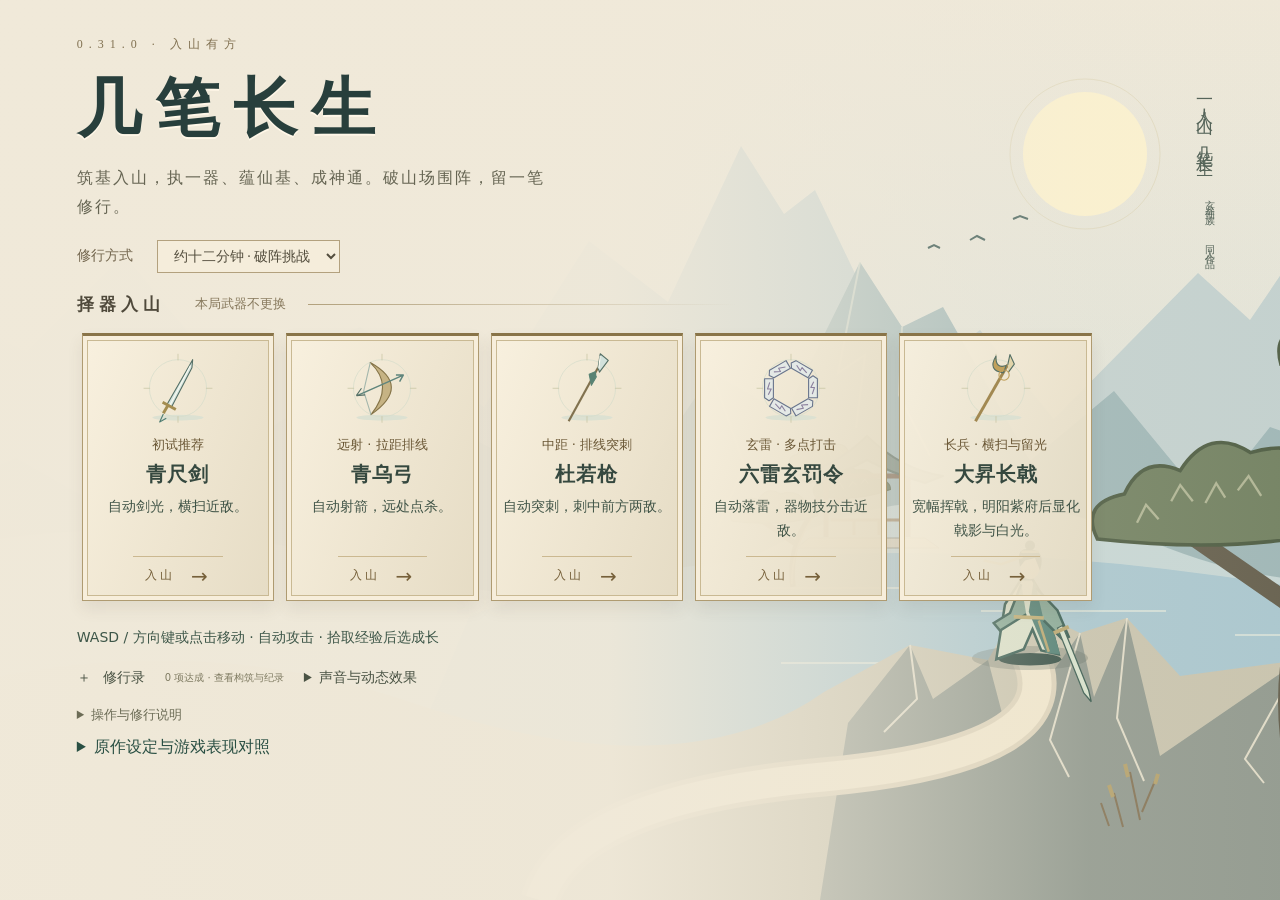
==== commit 175440ad: "Refactor code structure for improved readability and maintainability" ====
--- a/index.html
+++ b/index.html
@@ -1,4 +1,4 @@
-<!doctype html><html lang="zh-CN"><head><meta charset="utf-8"><meta name="viewport" content="width=device-width,initial-scale=1"><title>玄鉴仙族 · 几笔长生</title><style id="bootStyle">html{background:#f1ead9}body.booting> :not(#bootScreen){visibility:hidden!important}#bootScreen{position:fixed;inset:0;z-index:2147483647;display:flex;flex-direction:column;align-items:center;justify-content:center;gap:20px;background:#f1ead9;color:#304b40;text-align:center;font-family:system-ui,-apple-system,'PingFang SC',sans-serif}#bootScreen strong{font-family:serif;font-size:34px;letter-spacing:8px;font-weight:500}#bootScreen p{margin:0;font-size:14px;line-height:1.8;color:#6d725e}#bootScreen button{font:14px system-ui;padding:10px 18px;border:1px solid #988558;background:transparent;color:#304b40;cursor:pointer}#bootScreen button[hidden]{display:none}#bootScreen:before{content:'';width:34px;height:1px;background:#988558}</style><link rel="stylesheet" href="styles/style.css?v=0.30.0"><link rel="stylesheet" href="styles/game-finish.css?v=0.30.0"><link rel="stylesheet" href="styles/experience.css?v=0.30.0"></head><body class="booting">
+<!doctype html><html lang="zh-CN"><head><meta charset="utf-8"><meta name="viewport" content="width=device-width,initial-scale=1"><title>玄鉴仙族 · 几笔长生</title><style id="bootStyle">html{background:#f1ead9}body.booting> :not(#bootScreen){visibility:hidden!important}#bootScreen{position:fixed;inset:0;z-index:2147483647;display:flex;flex-direction:column;align-items:center;justify-content:center;gap:20px;background:#f1ead9;color:#304b40;text-align:center;font-family:system-ui,-apple-system,'PingFang SC',sans-serif}#bootScreen strong{font-family:serif;font-size:34px;letter-spacing:8px;font-weight:500}#bootScreen p{margin:0;font-size:14px;line-height:1.8;color:#6d725e}#bootScreen button{font:14px system-ui;padding:10px 18px;border:1px solid #988558;background:transparent;color:#304b40;cursor:pointer}#bootScreen button[hidden]{display:none}#bootScreen:before{content:'';width:34px;height:1px;background:#988558}</style><link rel="stylesheet" href="styles/style.css?v=0.31.0"><link rel="stylesheet" href="styles/game-finish.css?v=0.31.0"><link rel="stylesheet" href="styles/experience.css?v=0.31.0"></head><body class="booting">
 <div id="bootScreen" role="status" aria-live="polite"><strong>几笔长生</strong><p id="bootMessage">山场将启 · 正在载入</p><button id="bootRetry" hidden>重新载入</button></div>
 <script>
 (function(){let finished=false;const message=document.getElementById('bootMessage'),retry=document.getElementById('bootRetry');
@@ -10,10 +10,10 @@
 })();
 </script>
 <div id="game" aria-label="玄鉴仙族火柴人幸存者战场"></div>
-<header><div id="portraitSlot" aria-hidden="true"></div><h1>几笔长生 <span>玄鉴仙族 · 青白山场 · 0.30.0</span></h1><div id="bars"><div><label>气血 <b id="hpText">100 / 100</b></label><i><em id="hpBar"></em></i></div><div><label>法力 <b id="mpText">100 / 100</b></label><i><em id="mpBar"></em></i></div></div></header>
+<header><div id="portraitSlot" aria-hidden="true"></div><h1>几笔长生 <span>玄鉴仙族 · 青白山场 · 0.31.0</span></h1><div id="bars"><div><label>气血 <b id="hpText">100 / 100</b></label><i><em id="hpBar"></em></i></div><div><label>法力 <b id="mpText">100 / 100</b></label><i><em id="mpBar"></em></i></div></div></header>
 <aside id="topRight"><div id="clock">00:00 <small>第 1 波</small></div><div id="objective">约十二分钟 · 破阵而归</div><div id="stats">击杀 0 · 精英 0 · 首领 0</div><nav><button id="book">神通谱 <kbd>Tab</kbd></button><button id="pause">暂停 <kbd>P</kbd></button><button id="mute" aria-pressed="false">音效 · 开 <kbd>M</kbd></button></nav><div id="fieldEvent" aria-label="限时山场机缘" hidden></div></aside>
 <div id="notice" role="status"></div><div id="bossbar" hidden><label></label><i><em></em></i></div>
 <aside id="skillFeedback" aria-label="神通实时反馈" hidden></aside><footer><div id="loadout"><div id="skillChips"></div><div id="resources">武器未选 · 尚未受箓</div></div><div class="footline"><div id="actions"></div><span id="help">WASD / 方向键移动 · 点击地面移动</span></div><div id="experience"><em></em><span>1 级 · 拾取经验</span></div></footer>
 <div id="overlay" class="overlay"><section id="panel"></section></div>
-<script src="vendor/phaser.min.js"></script><script src="scripts/engine.js?v=0.30.0"></script><script src="scripts/dao-data.js?v=0.30.0"></script><script src="scripts/run-systems.js?v=0.30.0"></script><script src="scripts/content.js?v=0.30.0"></script><script src="scripts/fruit-active.js?v=0.30.0"></script><script src="scripts/medicine.js?v=0.30.0"></script><script src="scripts/cultivation.js?v=0.30.0"></script><script src="scripts/dao-expansion.js?v=0.30.0"></script><script src="scripts/dasheng.js?v=0.30.0"></script><script src="scripts/medicine-art.js?v=0.30.0"></script><script src="scripts/field-event.js?v=0.30.0"></script><script src="scripts/playability-ui.js?v=0.30.0"></script><script src="scripts/art.js?v=0.30.0"></script><script src="scripts/lore.js?v=0.30.0"></script><script src="scripts/feedback.js?v=0.30.0"></script><script src="scripts/expansion-art.js?v=0.30.0"></script><script src="scripts/new-lore-art.js?v=0.30.0"></script><script src="scripts/fruit-art.js?v=0.30.0"></script><script src="scripts/motion.js?v=0.30.0"></script><script src="scripts/field-art.js?v=0.30.0"></script><script src="scripts/preferences.js?v=0.30.0"></script><script src="scripts/weapon-audio.js?v=0.30.0"></script><script src="scripts/roster-art.js?v=0.30.0"></script><script src="scripts/archive.js?v=0.30.0"></script><script src="scripts/journal-ui.js?v=0.30.0"></script><script src="scripts/danger-art.js?v=0.30.0"></script><script src="scripts/ui-art.js?v=0.30.0"></script><script src="scripts/s-grade-art.js?v=0.30.0"></script><script src="scripts/experience-ui.js?v=0.30.0"></script><script src="scripts/clear-art.js?v=0.30.0"></script><script src="scripts/guide.js?v=0.30.0"></script><script src="scripts/dao-art.js?v=0.30.0"></script><script src="scripts/game.js?v=0.30.0"></script>
+<script src="vendor/phaser.min.js"></script><script src="scripts/engine.js?v=0.31.0"></script><script src="scripts/dao-data.js?v=0.31.0"></script><script src="scripts/run-systems.js?v=0.31.0"></script><script src="scripts/content.js?v=0.31.0"></script><script src="scripts/fruit-active.js?v=0.31.0"></script><script src="scripts/medicine.js?v=0.31.0"></script><script src="scripts/cultivation.js?v=0.31.0"></script><script src="scripts/dao-expansion.js?v=0.31.0"></script><script src="scripts/dasheng.js?v=0.31.0"></script><script src="scripts/medicine-art.js?v=0.31.0"></script><script src="scripts/field-event.js?v=0.31.0"></script><script src="scripts/playability-ui.js?v=0.31.0"></script><script src="scripts/art.js?v=0.31.0"></script><script src="scripts/lore.js?v=0.31.0"></script><script src="scripts/feedback.js?v=0.31.0"></script><script src="scripts/expansion-art.js?v=0.31.0"></script><script src="scripts/new-lore-art.js?v=0.31.0"></script><script src="scripts/fruit-art.js?v=0.31.0"></script><script src="scripts/motion.js?v=0.31.0"></script><script src="scripts/field-art.js?v=0.31.0"></script><script src="scripts/preferences.js?v=0.31.0"></script><script src="scripts/weapon-audio.js?v=0.31.0"></script><script src="scripts/roster-art.js?v=0.31.0"></script><script src="scripts/archive.js?v=0.31.0"></script><script src="scripts/journal-ui.js?v=0.31.0"></script><script src="scripts/danger-art.js?v=0.31.0"></script><script src="scripts/ui-art.js?v=0.31.0"></script><script src="scripts/s-grade-art.js?v=0.31.0"></script><script src="scripts/experience-ui.js?v=0.31.0"></script><script src="scripts/clear-art.js?v=0.31.0"></script><script src="scripts/guide.js?v=0.31.0"></script><script src="scripts/dao-art.js?v=0.31.0"></script><script src="scripts/game.js?v=0.31.0"></script>
 </body></html>
--- a/styles/experience.css
+++ b/styles/experience.css
@@ -96,3 +96,21 @@
 
 .dao-tabs{grid-template-columns:repeat(4,minmax(0,1fr))}@media(max-width:700px){.dao-tabs{grid-template-columns:repeat(2,minmax(0,1fr))}}
 #panel.realm-panel[data-realm-dao="lihuo"]{--realm-gold:#b57a42;--realm-pale:#f4d19b}#panel.realm-panel[data-realm-dao="duijin"]{--realm-gold:#879b9d;--realm-pale:#e0e9e3}
+
+/* First-run reading order: playstyle, immediate effect, then detailed numbers. */
+.path-advice{padding:10px 14px;margin:12px 0;background:#e5e9df;border-left:3px solid #476653;line-height:1.5}
+.path-advice p{margin:4px 0;font-size:14px}.path-advice small{color:#596451;font-size:12px}
+.starter-label{display:inline-block;align-self:flex-start;background:#e2e8d9;color:#35533d;font-size:12px;padding:3px 8px;margin:0 0 8px}
+.starter-card{border-color:#59715b}.foundation-card .decision-purpose{font-size:15px;line-height:1.6}
+@media(max-width:600px){.path-advice{padding:9px 11px}.path-advice p{font-size:13px}}
+@media(min-width:1001px){
+ #panel:has(.dao-tabs){padding:22px 28px}
+ #panel:has(.dao-tabs) h2{margin:10px 0;font-size:30px}
+ #panel:has(.dao-tabs) .dao-tabs{margin-top:10px}
+ #panel:has(.dao-tabs) .dao-tabs button{padding:8px 14px}
+ #panel:has(.dao-tabs) .path-advice{margin:10px 0;padding:8px 12px}
+ #panel .opening-path h3{margin:8px 0}
+ #panel .foundation-card{gap:6px;padding:13px}
+ #panel .foundation-card .foundation-future{min-height:70px}
+ #panel .foundation-card .starter-label{position:absolute;right:12px;top:48px;font-size:10px;padding:2px 4px}
+}
